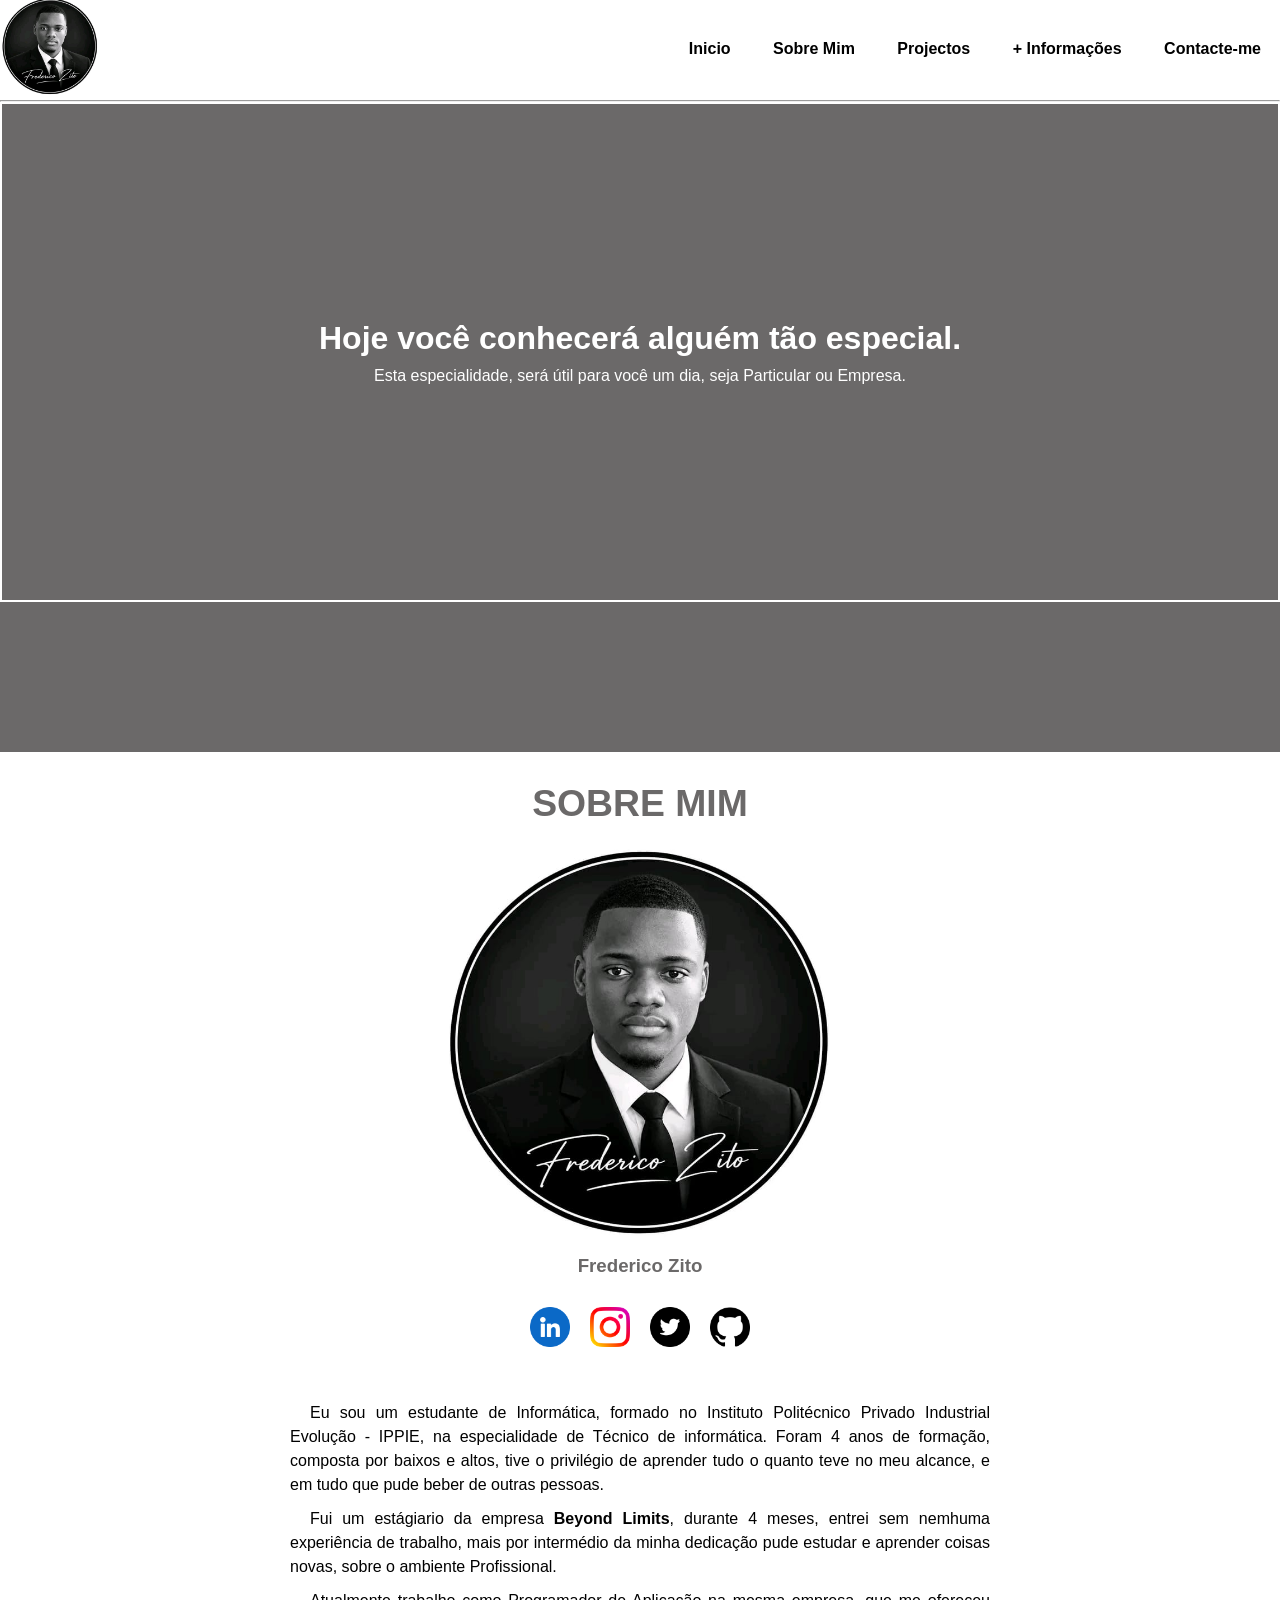
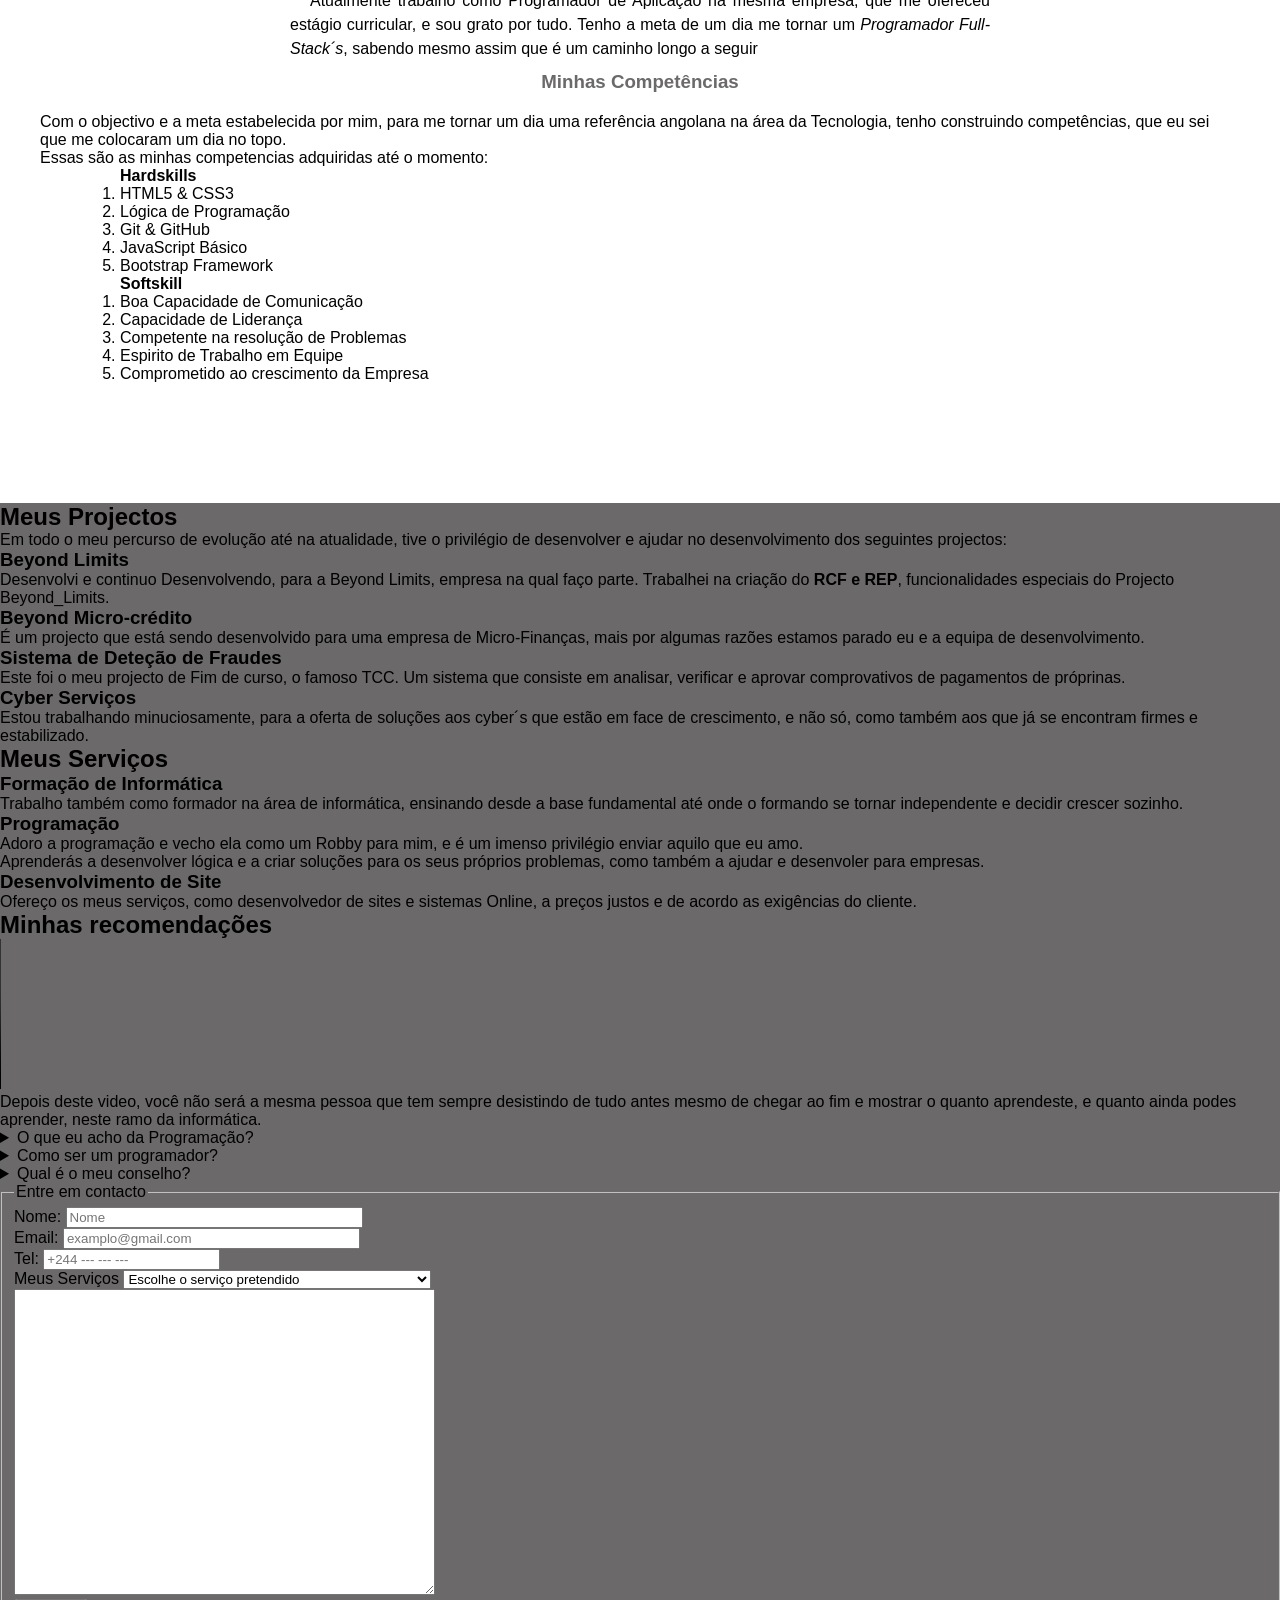
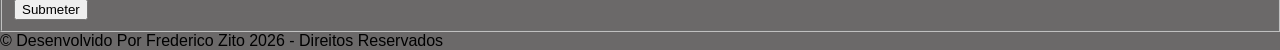
==== frontend/index.html @ 2ccfd63a "download de icones, e criação das pastas" ====
<!DOCTYPE html>
<html lang="pt-Br">

<head>
    <meta charset="UTF-8">
    <meta name="viewport" content="width=device-width, initial-scale=1.0">
    <meta name="author" content="Frederico Zito">
    <meta name="description" content="Este é o meu portfolio, onde espelho as minhas competências.">
    <meta name="keywords" content="Desenvolvedor Frontend, Portfolio Web, Construção de Carreira.">

    <!-- Sessão dos Links -->
    <link rel="stylesheet" href="assets/estilos/estilo.css">

    <title>Portfolio Web - Profissional</title>
</head>

<body>
    <header id="cabecalho">
        <a href="index.html" target="_self">
            <img src="assets/imagens/Propietário.jpeg" alt="" id="foto-header">
        </a>
        <nav id="menu-nav">
            <ul id="menu-link">
                <li><a href="#inicio" class="link-nav">Inicio</a></li>
                <li><a href="#sobre" class="link-nav">Sobre Mim</a></li>
                <li><a href="#projectos" class="link-nav">Projectos</a></li>
                <li><a href="#informacoes" class="link-nav">+ Informações</a></li>
                <li><a href="#contacto" class="link-nav">Contacte-me</a></li>
            </ul>
        </nav>

    </header>

    <hr>
    <main>
        <header id="hero">
            <h1>Hoje você conhecerá alguém tão especial.</h1>
            <p>
                Esta especialidade, será útil para você um dia, seja Particular ou Empresa.
            </p>
        </header>

        <!--SESSÃO SOBRE MIM-->

        <section id="sobre">
            <div id="campo">
                <h2>Sobre Mim</h2>
                <div>
                    <a href="index.html">
                        <img src="assets/imagens/Propietário.jpeg" alt="" id="foto-perfil">
                    </a>
                    <h3>Frederico Zito</h3>
                    <div id="org-rede">
                        <a href="#" class="redes-socias">
                            <img src="assets/icones/linkedin.png" alt="" class="img-rede">
                        </a>
                        <a href="#" class="redes-socias">
                            <img src="assets/icones/instagram.png" alt="" class="img-rede">
                        </a>
                        <a href="#" class="redes-socias">
                            <img src="assets/icones/twitter.png" alt="" class="img-rede">
                        </a>
                        <a href="#" class="redes-socias">
                            <img src="assets/icones/github.png" alt="" class="img-rede">
                        </a>
                    </div>
                </div>
                <article id="apresentacao">
                    <p> Eu sou um estudante de Informática, formado no Instituto Politécnico Privado Industrial Evolução -
                        IPPIE, na especialidade de Técnico de informática. Foram 4 anos de formação, composta por baixos e
                        altos, tive o privilégio de aprender tudo o quanto teve no meu alcance, e em tudo que pude beber de
                        outras pessoas.
                    </p>
                    <p>
                        Fui um estágiario da empresa <strong>Beyond Limits</strong>, durante 4 meses, entrei sem nemhuma
                        experiência de trabalho, mais por intermédio da minha dedicação pude estudar e aprender coisas
                        novas, sobre o ambiente Profissional.
                    </p>
                    <p>
                        Atualmente trabalho como Programador de Aplicação na mesma empresa, que me ofereceu estágio
                        curricular, e sou grato por tudo. Tenho a meta de um dia me tornar um <em>Programador
                            Full-Stack´s</em>, sabendo mesmo assim que é um caminho longo a seguir
                    </p>
                </article>
                <h3>Minhas Competências</h3>
                <article id="competencias">
                    <p> Com o objectivo e a meta estabelecida por mim, para me tornar um dia uma referência angolana na área
                        da Tecnologia, tenho construindo competências, que eu sei que me colocaram um dia no topo.</p>
                    <p>
                        Essas são as minhas competencias adquiridas até o momento:
                    </p>
                    <ul>
                        <ol>
                            <h4>Hardskills</h4>
                            <li>HTML5 & CSS3</li>
                            <li>Lógica de Programação</li>
                            <li>Git & GitHub</li>
                            <li>JavaScript Básico</li>
                            <li>Bootstrap Framework</li>
                        </ol>
                        <ol>
                            <h4>Softskill</h4>
                            <li>Boa Capacidade de Comunicação</li>
                            <li>Capacidade de Liderança</li>
                            <li>Competente na resolução de Problemas</li>
                            <li>Espirito de Trabalho em Equipe</li>
                            <li>Comprometido ao crescimento da Empresa</li>
                        </ol>
                    </ul>
                </article>
            </div>
        </section>

        <!--SESSÃO PARA A DESCRIÇÃOP DOS MEUS PROJECTOS-->

        <section id="projectos">
            <div id="projecto-header">
                <h2>Meus Projectos</h2>
            </div>

            <div id="projecto-hero">
                <p>Em todo o meu percurso de evolução até na atualidade, tive o privilégio de desenvolver e ajudar
                    no
                    desenvolvimento dos seguintes projectos:</p>
                <div id="projecto-corpo">
                    <div class="colunas">
                        <h3>Beyond Limits</h3>
                        <p>Desenvolvi e continuo Desenvolvendo, para a Beyond Limits, empresa na qual faço parte.
                            Trabalhei na criação do <strong>RCF e REP</strong>, funcionalidades especiais do
                            Projecto
                            Beyond_Limits.</p>
                    </div>
                    <div class="colunas">
                        <h3>Beyond Micro-crédito</h3>
                        <p>É um projecto que está sendo desenvolvido para uma empresa de Micro-Finanças, mais por
                            algumas razões estamos parado eu e a equipa de desenvolvimento.</p>
                    </div>
                    <div class="colunas">
                        <h3>Sistema de Deteção de Fraudes</h3>
                        <p>Este foi o meu projecto de Fim de curso, o famoso TCC. Um sistema que consiste em
                            analisar,
                            verificar e aprovar comprovativos de pagamentos de próprinas.</p>
                    </div>
                    <div class="colunas">
                        <h3>Cyber Serviços</h3>
                        <p>Estou trabalhando minuciosamente, para a oferta de soluções aos cyber´s que estão em face
                            de
                            crescimento, e não só, como também aos que já se encontram firmes e estabilizado. </p>
                    </div>

                </div>
            </div>
        </section>
    </main>

    <!--AQUI SÃO APRESENTADAS MAIS INFORMAÇÕES SOBRE A MINHA PESSOA-->

    <div id="informacoes">
        <h2>Meus Serviços</h2>
        <div id="informações-corpo">
            <div class="card-informacoes">
                <h3>Formação de Informática</h3>
                <p>Trabalho também como formador na área de informática, ensinando desde a base fundamental até onde o
                    formando se tornar independente e decidir crescer sozinho.</p>
            </div>
            <div class="card-informacoes">
                <h3>Programação</h3>
                <p>Adoro a programação e vecho ela como um Robby para mim, e é um imenso privilégio enviar aquilo que eu
                    amo.</p>
                <p>Aprenderás a desenvolver lógica e a criar soluções para os seus próprios problemas, como também a
                    ajudar e desenvoler para empresas.</p>
            </div>
            <div class="card-informacoes">
                <h3>Desenvolvimento de Site</h3>
                <p>Ofereço os meus serviços, como desenvolvedor de sites e sistemas Online, a preços justos e de acordo
                    as exigências do cliente.</p>
            </div>
        </div>
        <h2>Minhas recomendações</h2>

        <aside id="lateral-esquerda">
            <video src="" controls poster="">

            </video>
            <p>Depois deste video, você não será a mesma pessoa que tem sempre desistindo de tudo antes mesmo de chegar
                ao fim e mostrar o quanto aprendeste, e quanto ainda podes aprender, neste ramo da informática.</p>
        </aside>

        <!--FAQ - PERGUNTAS E RESPOSTAS-->

        <div id="faq">
            <details>
                <summary> O que eu acho da Programação?</summary>
                <p>O meu ponto de vista no que concerne, a programação é que ela não é dificil, mais sim bbastante
                    complexa
                    que mesmo com motivação, não é possível aprender. Ela obriga sermos obsecado por aprender não
                    motivado.
                </p>
            </details>
            <details>
                <summary>Como ser um programador?</summary>
                <p>Para sermos um programador devemos, primeiramente saber em que área queremos nos aprofundar, depois
                    disso
                    precisamos estudar com afinco, e mais que falar muito devemos praticar 80%, teoria 20%.</p>
            </details>
            <details>
                <summary>Qual é o meu conselho?</summary>
                <p>Nunca espere o amanhã para aprender e desenvolver habilidades. Seja a sua melhor versão.</p>
            </details>
        </div>
    </div>

    <!--FORMULÁRIO DE CONTATO-->

    <div id="contato">
        <form action="" method="post">
            <fieldset>
                <legend>Entre em contacto</legend>
                <div>
                    <div>
                        <p>
                            <label for="nome">Nome:</label>
                            <input type="text" name="snome" id="nome" maxlength="30" size="35" placeholder="Nome"
                                required>
                        </p>
                        <p>
                            <label for="email">Email:</label>
                            <input type="email" name="semail" id="email" maxlength="40" size="35" required
                                placeholder="examplo@gmail.com">
                        </p>
                    </div>
                    <div>
                        <p>
                            <label for="numero">Tel: </label>
                            <input type="number" name="Nnumero" id="numero" maxlength="9" size="35"
                                placeholder="+244 --- --- ---" required>
                        </p>
                        <p>
                            <label for="servicos">Meus Serviços</label>
                            <select name="Sservicos" id="servicos">
                                <option disabled selected>Escolhe o serviço pretendido</option>
                                <option value="">Instalação de Sistema Operacional</option>
                                <option value="">Criação e Configuração de Máquinas Virtuais</option>
                                <option value="">Criação de Panfletos e Cartazes</option>
                                <option value="">Desenvolvimento de Loja Online</option>
                                <option value="">Desenvolvimento de Sistema de Gestão Escolar</option>
                                <option value="">Formação de Lógica de Programação</option>
                                <option value="">Reparação de Computadores Desktops</option>
                                <option value="">Ensinamentos de Cloud Computing</option>
                            </select>
                        </p>
                    </div>

                    <textarea name="mensagem" id="mensagem" cols="50" rows="20"></textarea>
                </div>

                <div>
                    <button type="button" class="btn">Submeter</button>
                </div>
            </fieldset>
        </form>
    </div>

    <!--SESSÃO DE RODÁPE-->

    <footer id="rodape">
        <p>&copy; Desenvolvido Por Frederico Zito 2026 - Direitos Reservados</p>
    </footer>
</body>

</html>
---- frontend/assets/estilos/estilo.css ----
@charset "UTF-8";

* {
    box-sizing: border-box;
    margin: 0;
}

body {
    background-color: #6b6969;
    font-family: sans-serif;
    padding: 0;
}

header#cabecalho {
    background-color: white;
    position: sticky;
    border-bottom: 3px solid #ffffff;
    display: flex;
    align-items: center;
    justify-content: space-between;
    height: 100px;
}

img#foto-header {
    width: 100px;


}

nav#menu-nav ul {
    list-style: none;
    padding: 0;
    margin: 0;
}

ul#menu-link li {
    display: inline-block;
    margin: 5px;
}

ul#menu-link li a.link-nav {
    color: black;
    font-weight: bold;
    padding: 14px;
    text-decoration: none;
    font-size: 12pt;
}

ul#menu-link li a.link-nav:hover {
    font-size: 10pt;
    cursor: pointer;
    font-weight: bolder;
    border-bottom: 1px solid black;
}

/*Configuração do hero*/

main header#hero {
    height: 500px;
    border: 2px solid white;
    color: white;
    display: flex;
    flex-direction: column;
    justify-content: center;
    align-items: center;
    margin-bottom: 150px;
}

main header#hero h1 {
    margin-bottom: 10px;
}

main header#hero h1:hover {
    color: black;
    cursor: pointer;
}

/*Configuração da sessão Sobre Nós*/

section#sobre {
    background-color: white;
    padding: 20px;
}

section#sobre div#campo {
    width: 1200px;
    margin: 10px auto 100px auto;
}

section#sobre h2 {
    color: #6b6969;
    text-align: center;
    font-size: 28pt;
    text-transform: uppercase;
    margin-bottom: 20px;
}

section#sobre img#foto-perfil {
    width: 400px;
    display: block;
    margin: auto;
}

section#sobre h3 {
    color: #6b6969;
    text-align: center;
    margin-top: 10px;
    margin-bottom: 20px;
    transition: all .4s;
}

section#sobre h3:hover {
    letter-spacing: 5pt;
    cursor: pointer;
    text-shadow: 1px 1px 3px black;
}

section#sobre div#org-rede {
    display: flex;
    justify-content: center;
    align-items: center;
}

section#sobre div#org-rede img.img-rede {
    width: 40px;
    margin: 10px;
    transition: all .3s;
    margin-bottom: 50px;
}

section#sobre div#org-rede img.img-rede:hover {
    width: 60px;
}

section#sobre article#apresentacao {
    width: 700px;
    margin: auto;
}

section#sobre article#apresentacao p {
    text-align: justify;
    margin-bottom: 10px;
    text-indent: 20px;
    line-height: 1.5;
}
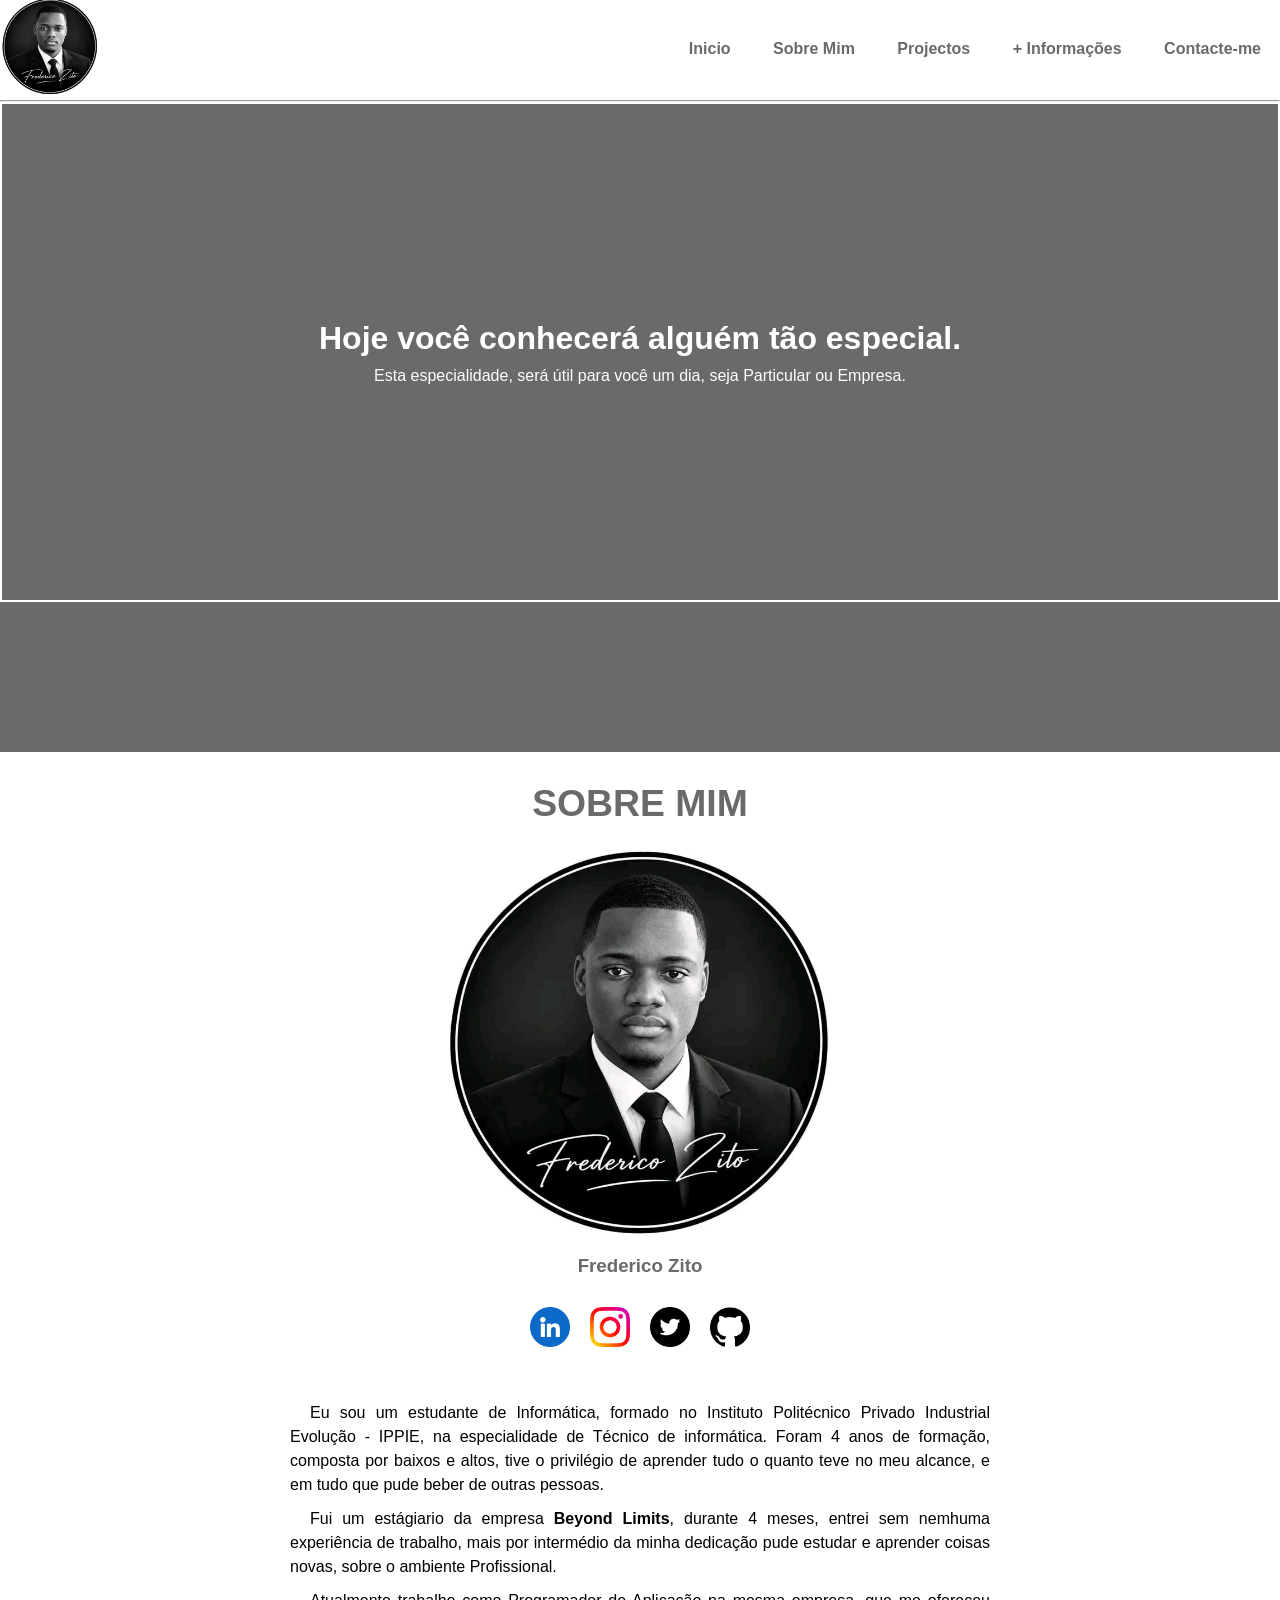
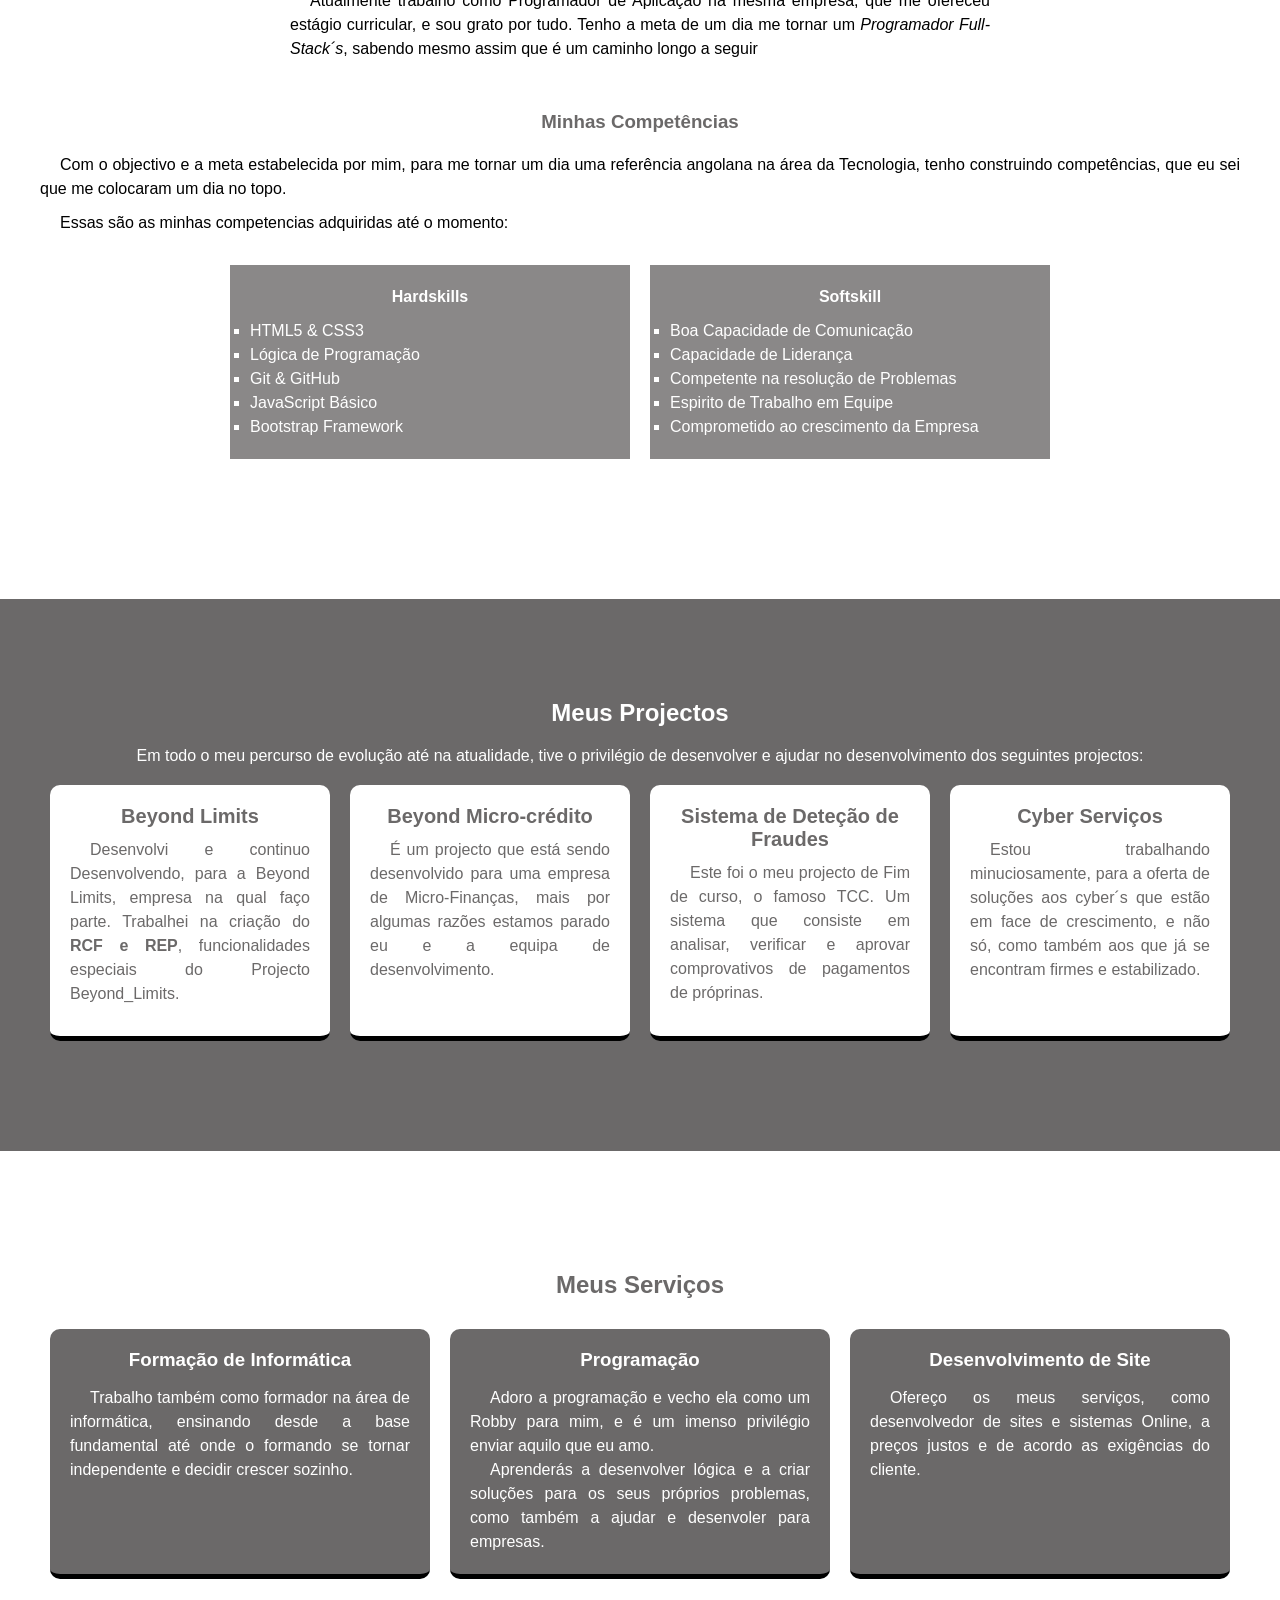
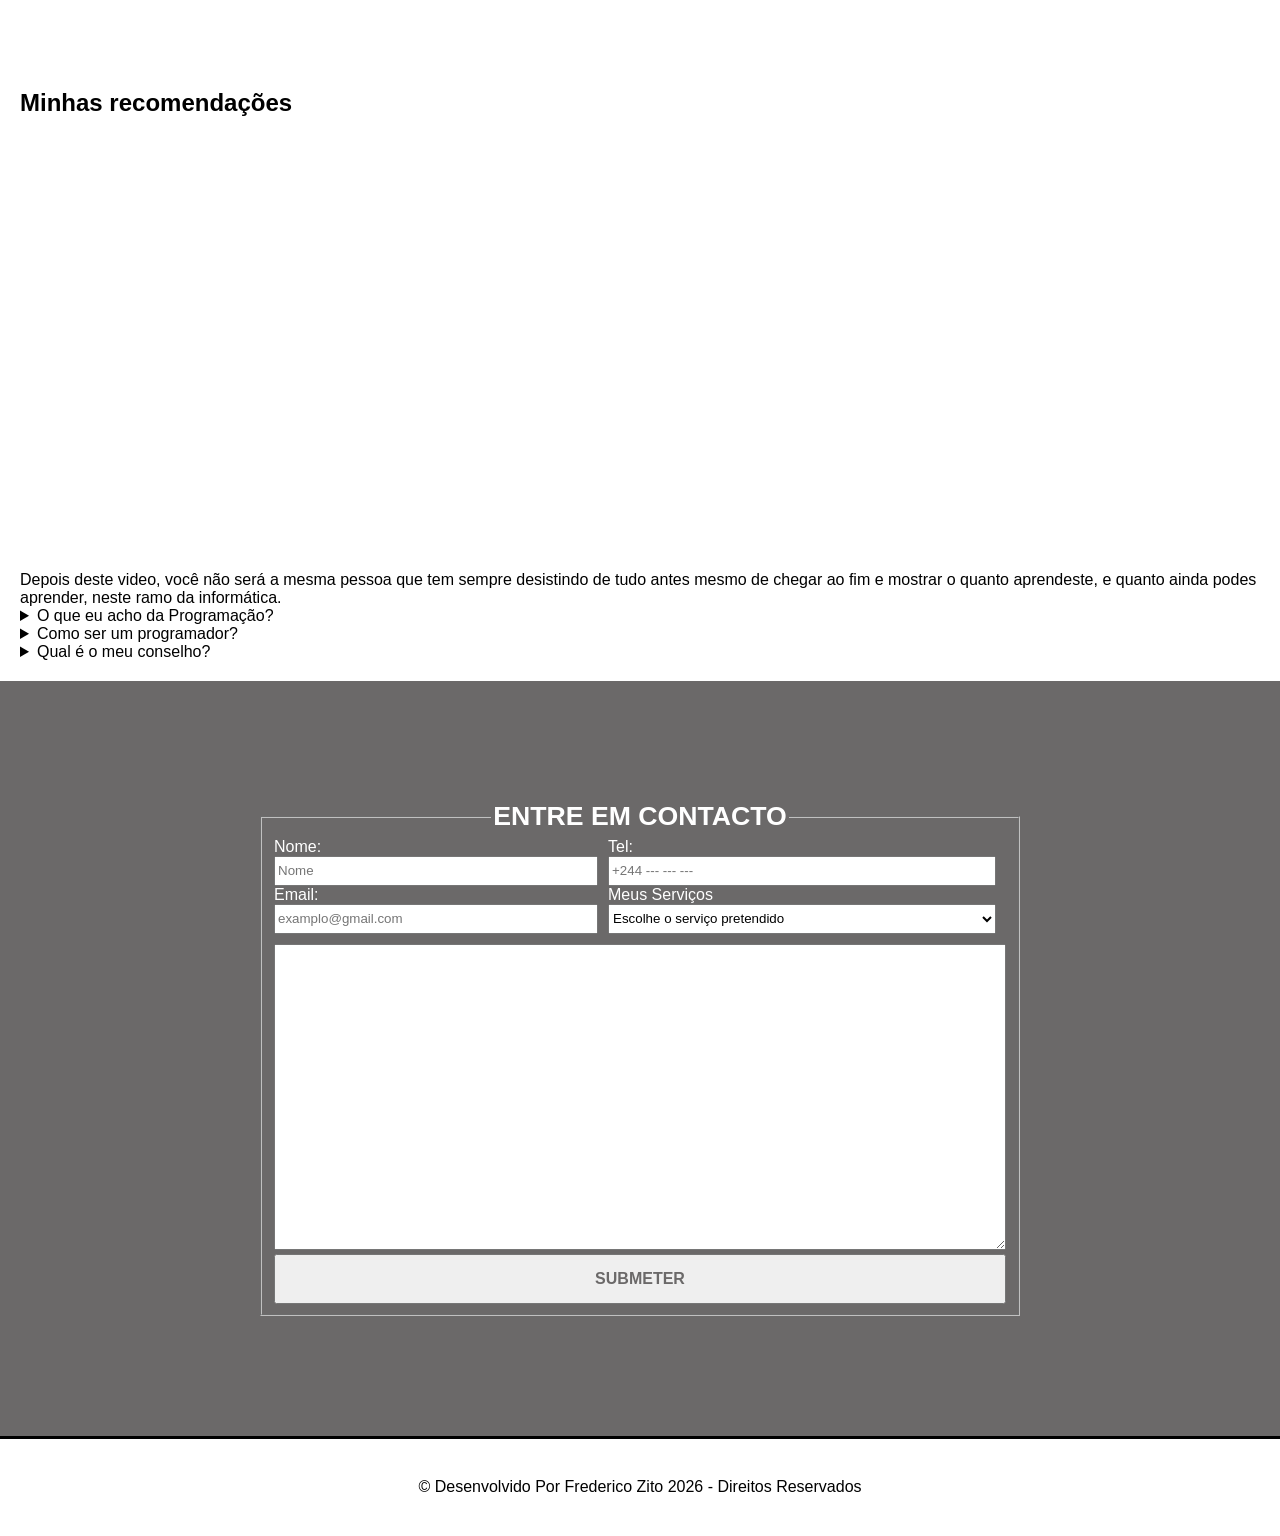
==== commit c090ac71: "Melhorias no css e correção no html" ====
--- a/frontend/index.html
+++ b/frontend/index.html
@@ -66,9 +66,12 @@
                     </div>
                 </div>
                 <article id="apresentacao">
-                    <p> Eu sou um estudante de Informática, formado no Instituto Politécnico Privado Industrial Evolução -
-                        IPPIE, na especialidade de Técnico de informática. Foram 4 anos de formação, composta por baixos e
-                        altos, tive o privilégio de aprender tudo o quanto teve no meu alcance, e em tudo que pude beber de
+                    <p> Eu sou um estudante de Informática, formado no Instituto Politécnico Privado Industrial Evolução
+                        -
+                        IPPIE, na especialidade de Técnico de informática. Foram 4 anos de formação, composta por baixos
+                        e
+                        altos, tive o privilégio de aprender tudo o quanto teve no meu alcance, e em tudo que pude beber
+                        de
                         outras pessoas.
                     </p>
                     <p>
@@ -82,15 +85,19 @@
                             Full-Stack´s</em>, sabendo mesmo assim que é um caminho longo a seguir
                     </p>
                 </article>
-                <h3>Minhas Competências</h3>
+
                 <article id="competencias">
-                    <p> Com o objectivo e a meta estabelecida por mim, para me tornar um dia uma referência angolana na área
+
+                    <h3>Minhas Competências</h3>
+
+                    <p> Com o objectivo e a meta estabelecida por mim, para me tornar um dia uma referência angolana na
+                        área
                         da Tecnologia, tenho construindo competências, que eu sei que me colocaram um dia no topo.</p>
                     <p>
                         Essas são as minhas competencias adquiridas até o momento:
                     </p>
-                    <ul>
-                        <ol>
+                    <ul id="menu-comp">
+                        <ol class="area-comp">
                             <h4>Hardskills</h4>
                             <li>HTML5 & CSS3</li>
                             <li>Lógica de Programação</li>
@@ -98,7 +105,7 @@
                             <li>JavaScript Básico</li>
                             <li>Bootstrap Framework</li>
                         </ol>
-                        <ol>
+                        <ol class="area-comp">
                             <h4>Softskill</h4>
                             <li>Boa Capacidade de Comunicação</li>
                             <li>Capacidade de Liderança</li>
@@ -156,32 +163,38 @@
     <!--AQUI SÃO APRESENTADAS MAIS INFORMAÇÕES SOBRE A MINHA PESSOA-->
 
     <div id="informacoes">
-        <h2>Meus Serviços</h2>
-        <div id="informações-corpo">
-            <div class="card-informacoes">
-                <h3>Formação de Informática</h3>
-                <p>Trabalho também como formador na área de informática, ensinando desde a base fundamental até onde o
-                    formando se tornar independente e decidir crescer sozinho.</p>
-            </div>
-            <div class="card-informacoes">
-                <h3>Programação</h3>
-                <p>Adoro a programação e vecho ela como um Robby para mim, e é um imenso privilégio enviar aquilo que eu
-                    amo.</p>
-                <p>Aprenderás a desenvolver lógica e a criar soluções para os seus próprios problemas, como também a
-                    ajudar e desenvoler para empresas.</p>
-            </div>
-            <div class="card-informacoes">
-                <h3>Desenvolvimento de Site</h3>
-                <p>Ofereço os meus serviços, como desenvolvedor de sites e sistemas Online, a preços justos e de acordo
-                    as exigências do cliente.</p>
+        <div id="informacoes-corpo">
+            <h2>Meus Serviços</h2>
+            <div id="row">
+                <div class="card-informacoes">
+                    <h3>Formação de Informática</h3>
+                    <p>Trabalho também como formador na área de informática, ensinando desde a base fundamental até onde
+                        o
+                        formando se tornar independente e decidir crescer sozinho.</p>
+                </div>
+                <div class="card-informacoes">
+                    <h3>Programação</h3>
+                    <p>Adoro a programação e vecho ela como um Robby para mim, e é um imenso privilégio enviar aquilo
+                        que eu
+                        amo.</p>
+                    <p>Aprenderás a desenvolver lógica e a criar soluções para os seus próprios problemas, como também a
+                        ajudar e desenvoler para empresas.</p>
+                </div>
+                <div class="card-informacoes">
+                    <h3>Desenvolvimento de Site</h3>
+                    <p>Ofereço os meus serviços, como desenvolvedor de sites e sistemas Online, a preços justos e de
+                        acordo
+                        as exigências do cliente.</p>
+                </div>
             </div>
         </div>
         <h2>Minhas recomendações</h2>
 
         <aside id="lateral-esquerda">
-            <video src="" controls poster="">
-
-            </video>
+            <iframe width="900" height="450" src="https://www.youtube.com/embed/A1BaZr82XJI"
+                title="Se nao aprender PROGRAMAÇÃO com esse video. - ̗̀  DESISTE   ̖́-" frameborder="0"
+                allow="accelerometer; autoplay; clipboard-write; encrypted-media; gyroscope; picture-in-picture; web-share"
+                referrerpolicy="strict-origin-when-cross-origin" allowfullscreen></iframe>
             <p>Depois deste video, você não será a mesma pessoa que tem sempre desistindo de tudo antes mesmo de chegar
                 ao fim e mostrar o quanto aprendeste, e quanto ainda podes aprender, neste ramo da informática.</p>
         </aside>
@@ -212,12 +225,12 @@
 
     <!--FORMULÁRIO DE CONTATO-->
 
-    <div id="contato">
+    <div id="contacto">
         <form action="" method="post">
             <fieldset>
                 <legend>Entre em contacto</legend>
-                <div>
-                    <div>
+                <div id="form-row">
+                    <div class="card">
                         <p>
                             <label for="nome">Nome:</label>
                             <input type="text" name="snome" id="nome" maxlength="30" size="35" placeholder="Nome"
@@ -229,7 +242,7 @@
                                 placeholder="examplo@gmail.com">
                         </p>
                     </div>
-                    <div>
+                    <div class="card">
                         <p>
                             <label for="numero">Tel: </label>
                             <input type="number" name="Nnumero" id="numero" maxlength="9" size="35"
@@ -250,10 +263,8 @@
                             </select>
                         </p>
                     </div>
-
-                    <textarea name="mensagem" id="mensagem" cols="50" rows="20"></textarea>
-                </div>
-
+                </div>
+                <textarea name="mensagem" id="mensagem" cols="50" rows="20"></textarea>
                 <div>
                     <button type="button" class="btn">Submeter</button>
                 </div>
--- a/frontend/assets/estilos/estilo.css
+++ b/frontend/assets/estilos/estilo.css
@@ -39,7 +39,7 @@
 }
 
 ul#menu-link li a.link-nav {
-    color: black;
+    color: #6b6969;
     font-weight: bold;
     padding: 14px;
     text-decoration: none;
@@ -142,4 +142,202 @@
     margin-bottom: 10px;
     text-indent: 20px;
     line-height: 1.5;
+}
+
+section#sobre article#competencias {
+    width: 1200px;
+    margin: auto;
+}
+
+section#sobre article#competencias h3 {
+    margin-top: 50px;
+}
+
+section#sobre article#competencias p {
+    margin-bottom: 10px;
+    line-height: 1.5;
+    text-align: justify;
+    text-indent: 20px;
+}
+
+section#sobre article#competencias ul#menu-comp {
+    display: flex;
+    padding: 20px;
+    align-items: center;
+    justify-content: center;
+}
+
+ul#menu-comp ol.area-comp {
+    padding: 20px;
+    list-style: square;
+    line-height: 1.5;
+    margin-left: 10px;
+    margin-right: 10px;
+    background-color: #6b6969c9;
+    color: white;
+    width: 400px;
+}
+
+ul#menu-comp ol.area-comp h4 {
+    text-align: center;
+    margin-bottom: 10px;
+}
+
+/*Configuração da sessão Projecto*/
+section#projectos {
+    width: 1200px;
+    margin: 100px auto 100px auto;
+    color: white;
+}
+
+section#projectos h2 {
+    text-align: center;
+    margin-bottom: 20px;
+}
+
+section#projectos p {
+    margin-bottom: 10px;
+    text-align: center;
+}
+
+section#projectos div#projecto-corpo {
+    display: flex;
+    justify-content: center;
+    margin-top: 10px;
+}
+
+section#projectos div#projecto-corpo div.colunas {
+    margin: 10px;
+    border-bottom: 5px solid black;
+    width: 400px;
+    padding: 20px;
+    color: #6b6969;
+    background-color: white;
+    border-radius: 10px;
+    transition: all .3s;
+}
+
+section#projectos div#projecto-corpo div.colunas:hover {
+    width: 500px;
+    cursor: pointer;
+}
+
+section#projectos div#projecto-corpo div.colunas h3 {
+    margin-bottom: 10px;
+    text-align: center;
+    font-size: 15pt;
+}
+
+section#projectos div#projecto-corpo div.colunas p {
+    text-align: justify;
+    text-indent: 20px;
+    line-height: 1.5;
+}
+
+/*Configuração de serviços*/
+div#informacoes {
+    background-color: white;
+    padding: 20px;
+}
+
+div#informacoes-corpo {
+    width: 1200px;
+    margin: 100px auto 100px auto;
+}
+
+div#informacoes-corpo h2 {
+    text-align: center;
+    color: #6b6969;
+    margin-bottom: 20px;
+}
+
+div#informacoes-corpo div#row {
+    display: flex;
+}
+
+div#informacoes-corpo div#row div.card-informacoes {
+    margin: 10px;
+    background-color: #6b6969;
+    padding: 20px;
+    border-radius: 10px;
+    color: white;
+    border-bottom: 5px solid black;
+    width: 400px;
+    transition: all .6s;
+}
+
+div#informacoes-corpo div#row div.card-informacoes:hover {
+    width: 500px;
+    cursor: pointer;
+}
+
+div#informacoes-corpo div#row div.card-informacoes h3 {
+    text-align: center;
+    margin-bottom: 15px;
+}
+
+div#informacoes-corpo div#row div.card-informacoes p {
+    text-align: justify;
+    line-height: 1.5;
+    text-indent: 20px;
+}
+
+div#contacto {}
+
+form {
+    margin: 100px auto 100px auto;
+    width: 800px;
+    padding: 20px;
+}
+
+#form-row {
+    display: flex;
+    margin-bottom: 10px;
+}
+
+#form-row .card {
+    margin-right: 10px;
+}
+
+legend {
+    text-align: center;
+    color: white;
+    text-transform: uppercase;
+    font-weight: bolder;
+    font-size: 20pt;
+}
+
+label {
+    color: white;
+    margin-bottom: 15px;
+}
+
+input, select {
+    width: 100%;
+    height: 30px;
+}
+
+textarea {
+    width: 100%;
+}
+
+div button.btn {
+    width: 100%;
+    height: 50px;
+    color: #6b6969;
+    font-weight: 800;
+    font-size: 12pt;
+    text-transform: uppercase;
+    cursor: pointer;
+
+}
+
+/*Configuração do Footer*/
+footer#rodape {
+    background-color: white;
+    height: 100px;
+    display: flex;
+    justify-content: center;
+    align-items: center;
+    border-top: 3px solid black;
 }
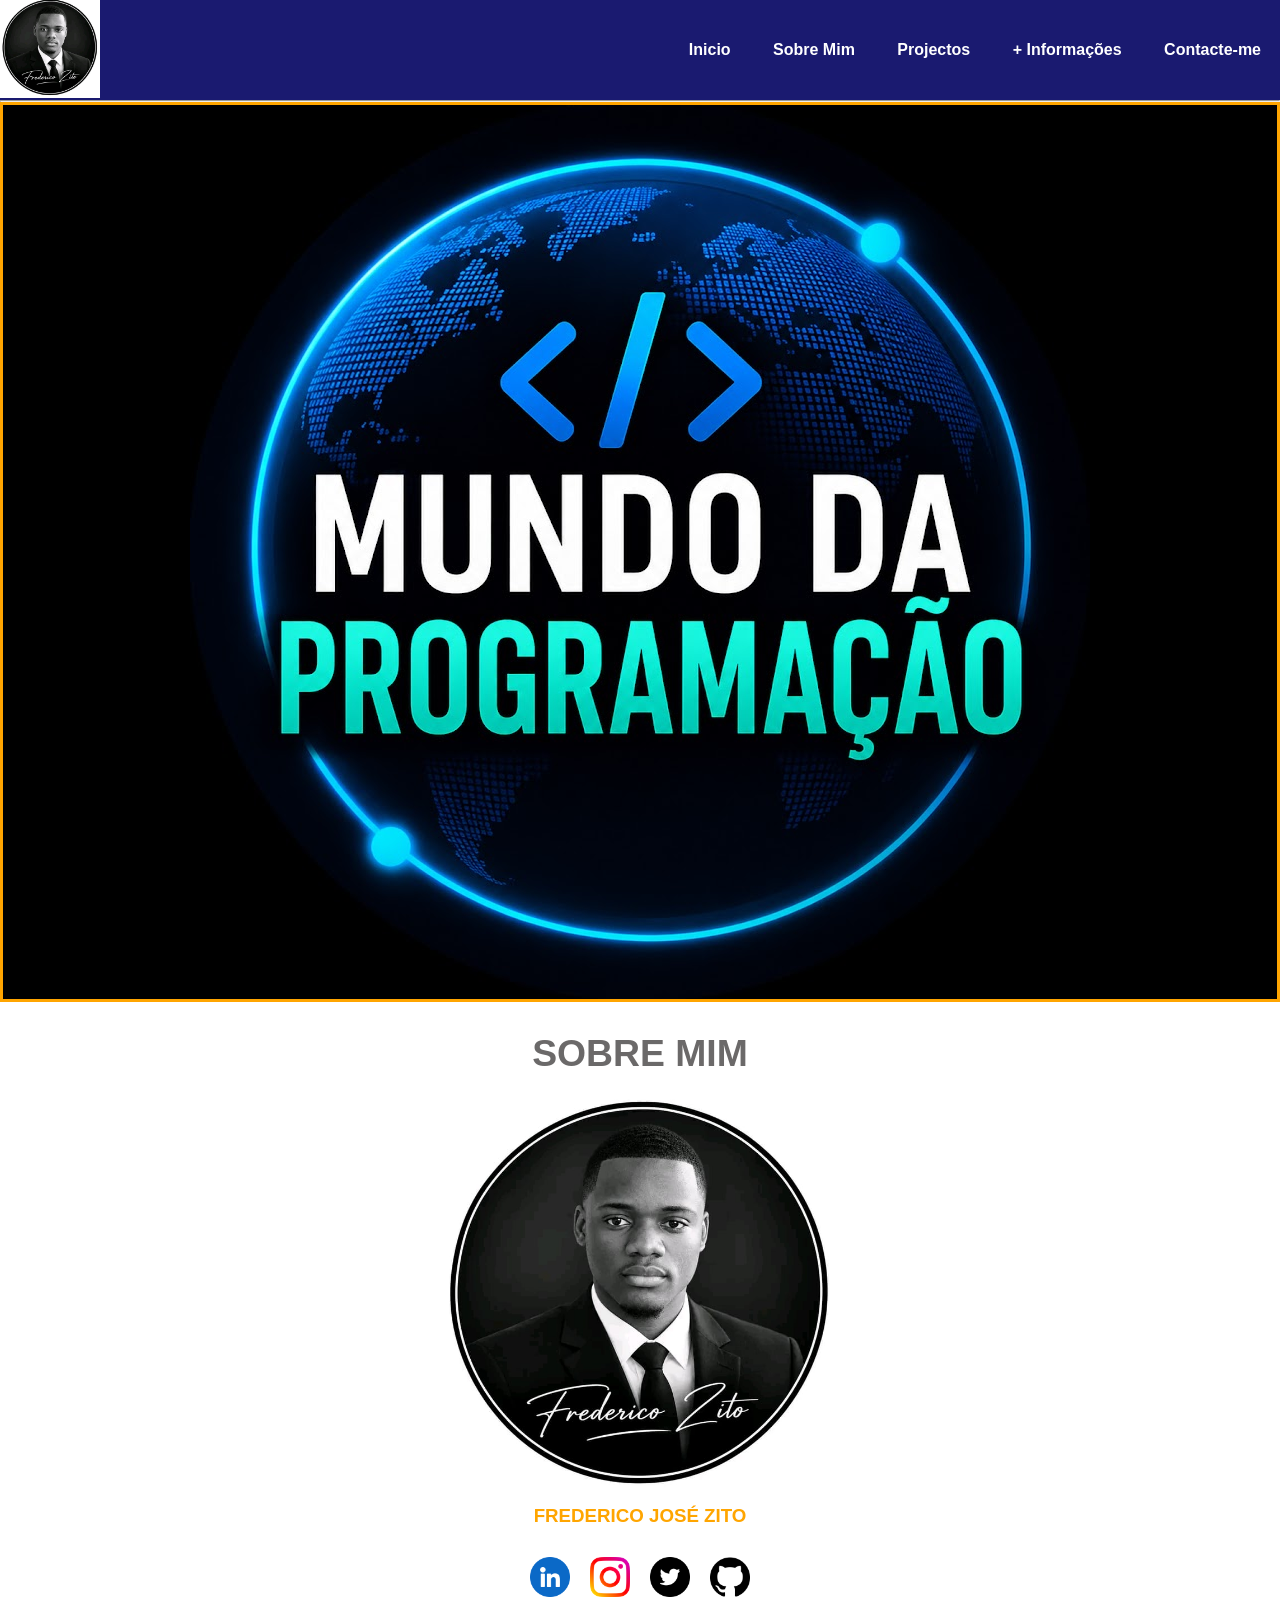
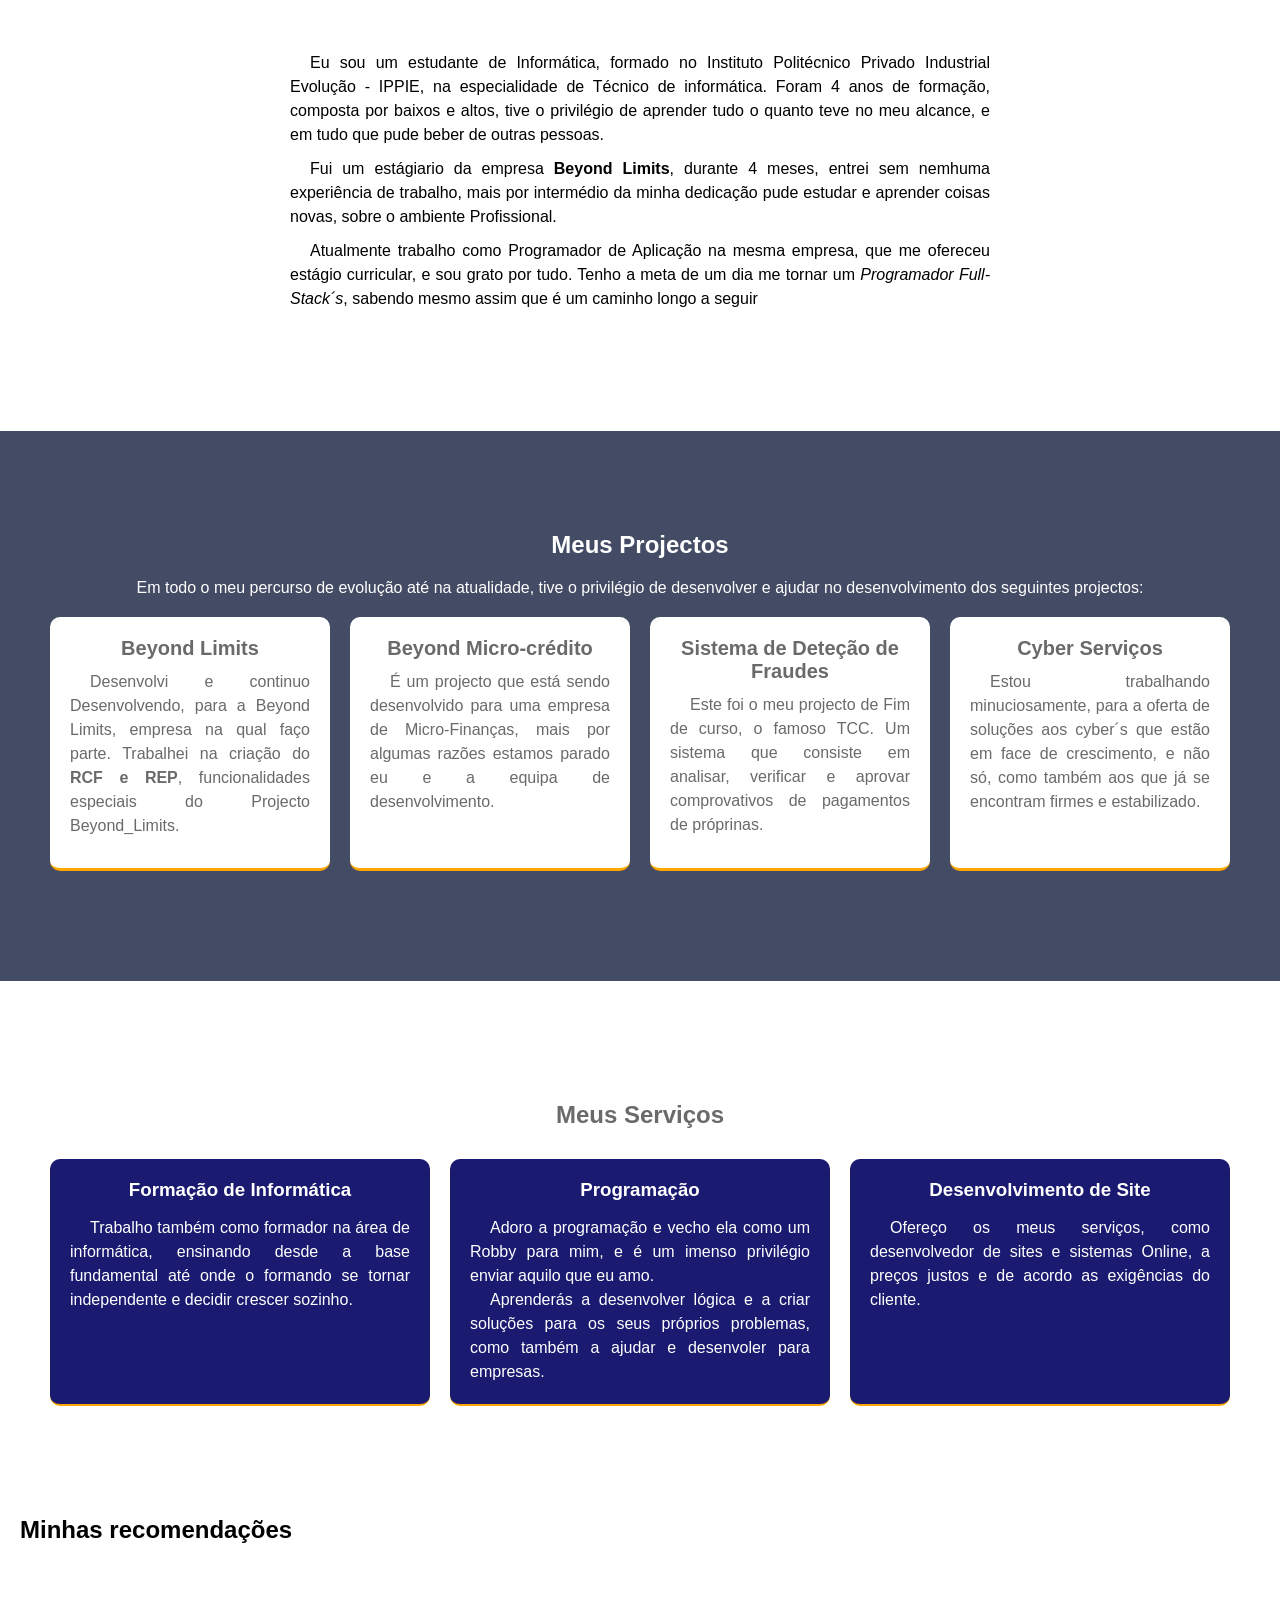
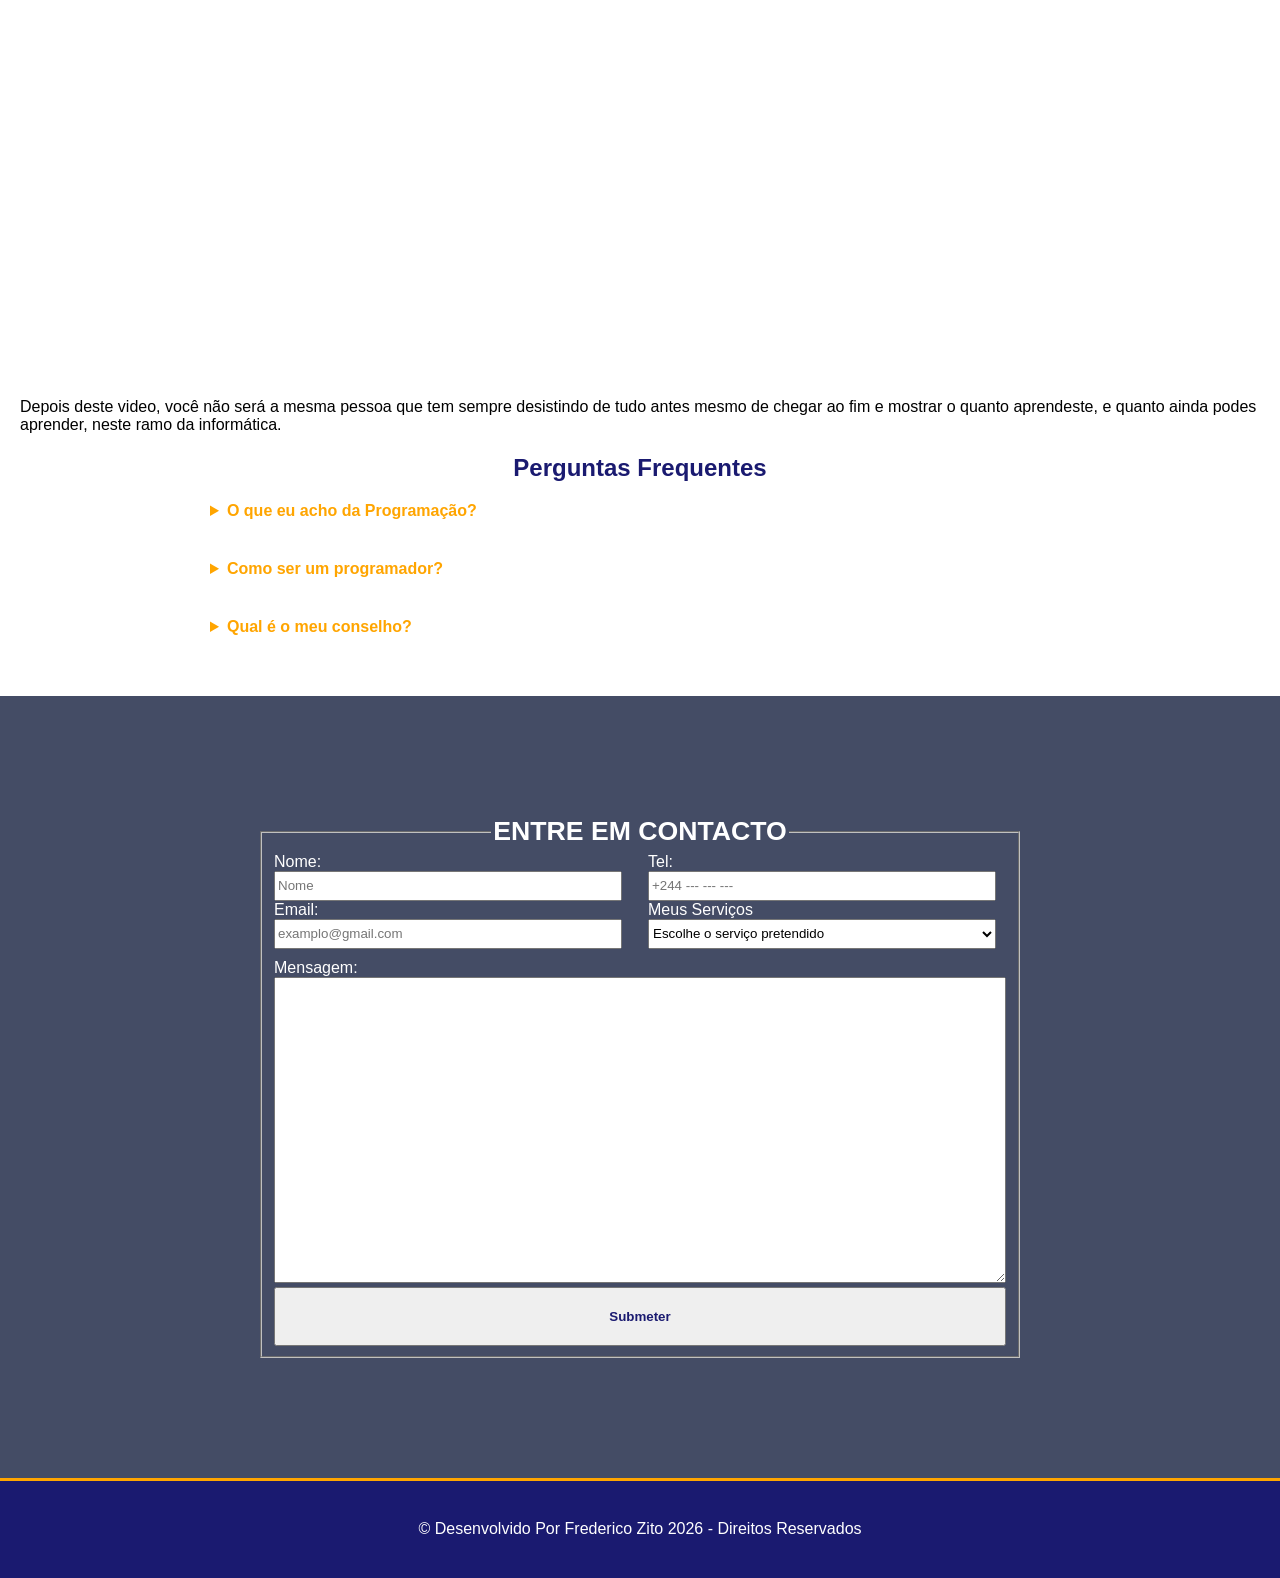
==== commit 11782e1b: "Melhorias e correções no portfolio" ====
--- a/frontend/index.html
+++ b/frontend/index.html
@@ -17,7 +17,7 @@
 <body>
     <header id="cabecalho">
         <a href="index.html" target="_self">
-            <img src="assets/imagens/Propietário.jpeg" alt="" id="foto-header">
+            <img src="assets/imagens/foto-perfil.jpeg" alt="Foto de perfil de Frederico Zito" id="foto-header">
         </a>
         <nav id="menu-nav">
             <ul id="menu-link">
@@ -32,12 +32,14 @@
     </header>
 
     <hr>
-    <main>
+    <main id="inicio">
         <header id="hero">
-            <h1>Hoje você conhecerá alguém tão especial.</h1>
-            <p>
-                Esta especialidade, será útil para você um dia, seja Particular ou Empresa.
-            </p>
+            <div style="visibility: hidden;">
+                <h1>Hoje você conhecerá alguém tão especial.</h1>
+                <p>
+                    Esta especialidade, será útil para você um dia, seja Particular ou Empresa.
+                </p>
+            </div>
         </header>
 
         <!--SESSÃO SOBRE MIM-->
@@ -47,21 +49,22 @@
                 <h2>Sobre Mim</h2>
                 <div>
                     <a href="index.html">
-                        <img src="assets/imagens/Propietário.jpeg" alt="" id="foto-perfil">
+                        <img src="assets/imagens/foto-perfil.jpeg" alt="Foto de perfil de Frederico Zito"
+                            id="foto-perfil">
                     </a>
-                    <h3>Frederico Zito</h3>
+                    <h3>Frederico José Zito</h3>
                     <div id="org-rede">
                         <a href="#" class="redes-socias">
-                            <img src="assets/icones/linkedin.png" alt="" class="img-rede">
-                        </a>
-                        <a href="#" class="redes-socias">
-                            <img src="assets/icones/instagram.png" alt="" class="img-rede">
-                        </a>
-                        <a href="#" class="redes-socias">
-                            <img src="assets/icones/twitter.png" alt="" class="img-rede">
-                        </a>
-                        <a href="#" class="redes-socias">
-                            <img src="assets/icones/github.png" alt="" class="img-rede">
+                            <img src="assets/icones/linkedin.png" alt="LinkdIn" class="img-rede">
+                        </a>
+                        <a href="#" class="redes-socias">
+                            <img src="assets/icones/instagram.png" alt="Instagram" class="img-rede">
+                        </a>
+                        <a href="#" class="redes-socias">
+                            <img src="assets/icones/twitter.png" alt="Twitter" class="img-rede">
+                        </a>
+                        <a href="#" class="redes-socias">
+                            <img src="assets/icones/github.png" alt="Github" class="img-rede">
                         </a>
                     </div>
                 </div>
@@ -85,36 +88,6 @@
                             Full-Stack´s</em>, sabendo mesmo assim que é um caminho longo a seguir
                     </p>
                 </article>
-
-                <article id="competencias">
-
-                    <h3>Minhas Competências</h3>
-
-                    <p> Com o objectivo e a meta estabelecida por mim, para me tornar um dia uma referência angolana na
-                        área
-                        da Tecnologia, tenho construindo competências, que eu sei que me colocaram um dia no topo.</p>
-                    <p>
-                        Essas são as minhas competencias adquiridas até o momento:
-                    </p>
-                    <ul id="menu-comp">
-                        <ol class="area-comp">
-                            <h4>Hardskills</h4>
-                            <li>HTML5 & CSS3</li>
-                            <li>Lógica de Programação</li>
-                            <li>Git & GitHub</li>
-                            <li>JavaScript Básico</li>
-                            <li>Bootstrap Framework</li>
-                        </ol>
-                        <ol class="area-comp">
-                            <h4>Softskill</h4>
-                            <li>Boa Capacidade de Comunicação</li>
-                            <li>Capacidade de Liderança</li>
-                            <li>Competente na resolução de Problemas</li>
-                            <li>Espirito de Trabalho em Equipe</li>
-                            <li>Comprometido ao crescimento da Empresa</li>
-                        </ol>
-                    </ul>
-                </article>
             </div>
         </section>
 
@@ -158,125 +131,136 @@
                 </div>
             </div>
         </section>
+
+        <!--AQUI SÃO APRESENTADAS MAIS INFORMAÇÕES SOBRE A MINHA PESSOA-->
+
+        <section id="informacoes">
+            <div id="informacoes-corpo">
+                <h2>Meus Serviços</h2>
+                <div id="row">
+                    <div class="card-informacoes">
+                        <h3>Formação de Informática</h3>
+                        <p>Trabalho também como formador na área de informática, ensinando desde a base fundamental até
+                            onde
+                            o
+                            formando se tornar independente e decidir crescer sozinho.</p>
+                    </div>
+                    <div class="card-informacoes">
+                        <h3>Programação</h3>
+                        <p>Adoro a programação e vecho ela como um Robby para mim, e é um imenso privilégio enviar
+                            aquilo
+                            que eu
+                            amo.</p>
+                        <p>Aprenderás a desenvolver lógica e a criar soluções para os seus próprios problemas, como
+                            também a
+                            ajudar e desenvoler para empresas.</p>
+                    </div>
+                    <div class="card-informacoes">
+                        <h3>Desenvolvimento de Site</h3>
+                        <p>Ofereço os meus serviços, como desenvolvedor de sites e sistemas Online, a preços justos e de
+                            acordo
+                            as exigências do cliente.</p>
+                    </div>
+                </div>
+            </div>
+            <h2>Minhas recomendações</h2>
+
+            <div id="lateral-esquerda">
+                <iframe width="900" height="450" src="https://www.youtube.com/embed/A1BaZr82XJI"
+                    title="Se nao aprender PROGRAMAÇÃO com esse video. - ̗̀  DESISTE   ̖́-" frameborder="0"
+                    allow="accelerometer; autoplay; clipboard-write; encrypted-media; gyroscope; picture-in-picture; web-share"
+                    referrerpolicy="strict-origin-when-cross-origin" allowfullscreen></iframe>
+                <p>Depois deste video, você não será a mesma pessoa que tem sempre desistindo de tudo antes mesmo de
+                    chegar
+                    ao fim e mostrar o quanto aprendeste, e quanto ainda podes aprender, neste ramo da informática.</p>
+            </div>
+
+            <!--FAQ - PERGUNTAS E RESPOSTAS-->
+
+            <div id="faq">
+                <h2>Perguntas Frequentes</h2>
+                <details>
+                    <summary> O que eu acho da Programação?</summary>
+                    <p>O meu ponto de vista no que concerne, a programação é que ela não é dificil, mais sim bbastante
+                        complexa
+                        que mesmo com motivação, não é possível aprender. Ela obriga sermos obsecado por aprender não
+                        motivado.
+                    </p>
+                </details>
+                <details>
+                    <summary>Como ser um programador?</summary>
+                    <p>Para sermos um programador devemos, primeiramente saber em que área queremos nos aprofundar,
+                        depois
+                        disso
+                        precisamos estudar com afinco, e mais que falar muito devemos praticar 80%, teoria 20%.</p>
+                </details>
+                <details>
+                    <summary>Qual é o meu conselho?</summary>
+                    <p>Nunca espere o amanhã para aprender e desenvolver habilidades. Seja a sua melhor versão.</p>
+                </details>
+            </div>
+        </section>
+
+        <!--FORMULÁRIO DE CONTATO-->
+
+        <section id="contacto">
+            <form action="" method="post">
+                <fieldset>
+                    <legend>Entre em contacto</legend>
+                    <div id="form-row">
+                        <div class="card">
+                            <p>
+                                <label for="nome">Nome:</label>
+                                <input type="text" name="snome" id="nome" maxlength="30" size="35" placeholder="Nome"
+                                    required>
+                            </p>
+                            <p>
+                                <label for="email">Email:</label>
+                                <input type="email" name="semail" id="email" maxlength="40" size="35" required
+                                    placeholder="examplo@gmail.com">
+                            </p>
+                        </div>
+                        <div class="card">
+                            <p>
+                                <label for="numero">Tel: </label>
+                                <input type="tel" name="Nnumero" id="numero" maxlength="9" size="35"
+                                    placeholder="+244 --- --- ---" required>
+                            </p>
+                            <p>
+                                <label for="servicos">Meus Serviços</label>
+                                <select name="Sservicos" id="servicos">
+                                    <option disabled selected>Escolhe o serviço pretendido</option>
+                                    <option value="Instalação de Sistema Operacional">Instalação e Configuração de <abbr
+                                            title="Sistema Operacional">SO</abbr> </option>
+                                    <option value="">Criação e Configuração de <abbr title="Máquinas Virtuais">
+                                            MV</abbr></option>
+                                    <option value="">Criação de Panfletos, Cartazes e Banners</option>
+                                    <option value="">Desenvolvimento de Loja Online</option>
+                                    <option value="">Desenvolvimento de Sistema de Gestão</option>
+                                    <option value="">Formação de Lógica de Programação</option>
+                                    <option value="">Reparação de Computadores Desktops</option>
+                                    <option value="">Ensinamentos de Cloud Computing</option>
+                                </select>
+                            </p>
+                        </div>
+                    </div>
+                    <label for="mensagem">Mensagem:</label>
+                    <textarea name="mensagem" id="mensagem" cols="50" rows="20"></textarea>
+                    <div>
+                        <button type="button" class="btn">Submeter</button>
+                    </div>
+                </fieldset>
+            </form>
+        </section>
+
     </main>
-
-    <!--AQUI SÃO APRESENTADAS MAIS INFORMAÇÕES SOBRE A MINHA PESSOA-->
-
-    <div id="informacoes">
-        <div id="informacoes-corpo">
-            <h2>Meus Serviços</h2>
-            <div id="row">
-                <div class="card-informacoes">
-                    <h3>Formação de Informática</h3>
-                    <p>Trabalho também como formador na área de informática, ensinando desde a base fundamental até onde
-                        o
-                        formando se tornar independente e decidir crescer sozinho.</p>
-                </div>
-                <div class="card-informacoes">
-                    <h3>Programação</h3>
-                    <p>Adoro a programação e vecho ela como um Robby para mim, e é um imenso privilégio enviar aquilo
-                        que eu
-                        amo.</p>
-                    <p>Aprenderás a desenvolver lógica e a criar soluções para os seus próprios problemas, como também a
-                        ajudar e desenvoler para empresas.</p>
-                </div>
-                <div class="card-informacoes">
-                    <h3>Desenvolvimento de Site</h3>
-                    <p>Ofereço os meus serviços, como desenvolvedor de sites e sistemas Online, a preços justos e de
-                        acordo
-                        as exigências do cliente.</p>
-                </div>
-            </div>
-        </div>
-        <h2>Minhas recomendações</h2>
-
-        <aside id="lateral-esquerda">
-            <iframe width="900" height="450" src="https://www.youtube.com/embed/A1BaZr82XJI"
-                title="Se nao aprender PROGRAMAÇÃO com esse video. - ̗̀  DESISTE   ̖́-" frameborder="0"
-                allow="accelerometer; autoplay; clipboard-write; encrypted-media; gyroscope; picture-in-picture; web-share"
-                referrerpolicy="strict-origin-when-cross-origin" allowfullscreen></iframe>
-            <p>Depois deste video, você não será a mesma pessoa que tem sempre desistindo de tudo antes mesmo de chegar
-                ao fim e mostrar o quanto aprendeste, e quanto ainda podes aprender, neste ramo da informática.</p>
-        </aside>
-
-        <!--FAQ - PERGUNTAS E RESPOSTAS-->
-
-        <div id="faq">
-            <details>
-                <summary> O que eu acho da Programação?</summary>
-                <p>O meu ponto de vista no que concerne, a programação é que ela não é dificil, mais sim bbastante
-                    complexa
-                    que mesmo com motivação, não é possível aprender. Ela obriga sermos obsecado por aprender não
-                    motivado.
-                </p>
-            </details>
-            <details>
-                <summary>Como ser um programador?</summary>
-                <p>Para sermos um programador devemos, primeiramente saber em que área queremos nos aprofundar, depois
-                    disso
-                    precisamos estudar com afinco, e mais que falar muito devemos praticar 80%, teoria 20%.</p>
-            </details>
-            <details>
-                <summary>Qual é o meu conselho?</summary>
-                <p>Nunca espere o amanhã para aprender e desenvolver habilidades. Seja a sua melhor versão.</p>
-            </details>
-        </div>
-    </div>
-
-    <!--FORMULÁRIO DE CONTATO-->
-
-    <div id="contacto">
-        <form action="" method="post">
-            <fieldset>
-                <legend>Entre em contacto</legend>
-                <div id="form-row">
-                    <div class="card">
-                        <p>
-                            <label for="nome">Nome:</label>
-                            <input type="text" name="snome" id="nome" maxlength="30" size="35" placeholder="Nome"
-                                required>
-                        </p>
-                        <p>
-                            <label for="email">Email:</label>
-                            <input type="email" name="semail" id="email" maxlength="40" size="35" required
-                                placeholder="examplo@gmail.com">
-                        </p>
-                    </div>
-                    <div class="card">
-                        <p>
-                            <label for="numero">Tel: </label>
-                            <input type="number" name="Nnumero" id="numero" maxlength="9" size="35"
-                                placeholder="+244 --- --- ---" required>
-                        </p>
-                        <p>
-                            <label for="servicos">Meus Serviços</label>
-                            <select name="Sservicos" id="servicos">
-                                <option disabled selected>Escolhe o serviço pretendido</option>
-                                <option value="">Instalação de Sistema Operacional</option>
-                                <option value="">Criação e Configuração de Máquinas Virtuais</option>
-                                <option value="">Criação de Panfletos e Cartazes</option>
-                                <option value="">Desenvolvimento de Loja Online</option>
-                                <option value="">Desenvolvimento de Sistema de Gestão Escolar</option>
-                                <option value="">Formação de Lógica de Programação</option>
-                                <option value="">Reparação de Computadores Desktops</option>
-                                <option value="">Ensinamentos de Cloud Computing</option>
-                            </select>
-                        </p>
-                    </div>
-                </div>
-                <textarea name="mensagem" id="mensagem" cols="50" rows="20"></textarea>
-                <div>
-                    <button type="button" class="btn">Submeter</button>
-                </div>
-            </fieldset>
-        </form>
-    </div>
 
     <!--SESSÃO DE RODÁPE-->
 
     <footer id="rodape">
         <p>&copy; Desenvolvido Por Frederico Zito 2026 - Direitos Reservados</p>
     </footer>
+    <script src="assets/javascript/script.js"></script>
 </body>
 
 </html>
--- a/frontend/assets/estilos/estilo.css
+++ b/frontend/assets/estilos/estilo.css
@@ -5,26 +5,30 @@
     margin: 0;
 }
 
+:root {
+    --cor-de-fundo: rgb(26, 26, 112);
+}
+
 body {
-    background-color: #6b6969;
+    background-color: rgba(30, 39, 70, 0.829);
     font-family: sans-serif;
     padding: 0;
 }
 
 header#cabecalho {
-    background-color: white;
+    background-color: var(--cor-de-fundo);
     position: sticky;
-    border-bottom: 3px solid #ffffff;
     display: flex;
     align-items: center;
     justify-content: space-between;
     height: 100px;
+    top: 0;
+    z-index: 1000;
 }
 
 img#foto-header {
-    width: 100px;
-
-
+    max-width: 100px;
+    width: 100%;
 }
 
 nav#menu-nav ul {
@@ -39,7 +43,7 @@
 }
 
 ul#menu-link li a.link-nav {
-    color: #6b6969;
+    color: #ffffff;
     font-weight: bold;
     padding: 14px;
     text-decoration: none;
@@ -47,23 +51,24 @@
 }
 
 ul#menu-link li a.link-nav:hover {
-    font-size: 10pt;
     cursor: pointer;
     font-weight: bolder;
-    border-bottom: 1px solid black;
+    transform: scale(1.03);
 }
 
 /*Configuração do hero*/
 
 main header#hero {
-    height: 500px;
-    border: 2px solid white;
+    height: 900px;
+    border: 3px solid orange;
+    background: url(../imagens/mundo_programacao.jpeg) no-repeat;
+    background-position: center;
     color: white;
     display: flex;
     flex-direction: column;
     justify-content: center;
     align-items: center;
-    margin-bottom: 150px;
+    background-color: black;
 }
 
 main header#hero h1 {
@@ -83,7 +88,8 @@
 }
 
 section#sobre div#campo {
-    width: 1200px;
+    width: 100%;
+    max-width: 1200px;
     margin: 10px auto 100px auto;
 }
 
@@ -96,23 +102,18 @@
 }
 
 section#sobre img#foto-perfil {
-    width: 400px;
+    max-width: 400px;
+    width: 100%;
     display: block;
     margin: auto;
 }
 
 section#sobre h3 {
-    color: #6b6969;
+    color: orange;
     text-align: center;
     margin-top: 10px;
     margin-bottom: 20px;
-    transition: all .4s;
-}
-
-section#sobre h3:hover {
-    letter-spacing: 5pt;
-    cursor: pointer;
-    text-shadow: 1px 1px 3px black;
+    text-transform: uppercase;
 }
 
 section#sobre div#org-rede {
@@ -121,19 +122,20 @@
     align-items: center;
 }
 
-section#sobre div#org-rede img.img-rede {
+section#sobre div#org-rede .img-rede {
     width: 40px;
     margin: 10px;
     transition: all .3s;
     margin-bottom: 50px;
 }
 
-section#sobre div#org-rede img.img-rede:hover {
-    width: 60px;
+section#sobre div#org-rede .img-rede:hover {
+    transform: scale(1.5);
 }
 
 section#sobre article#apresentacao {
-    width: 700px;
+    width: 100%;
+    max-width: 700px;
     margin: auto;
 }
 
@@ -144,48 +146,10 @@
     line-height: 1.5;
 }
 
-section#sobre article#competencias {
-    width: 1200px;
-    margin: auto;
-}
-
-section#sobre article#competencias h3 {
-    margin-top: 50px;
-}
-
-section#sobre article#competencias p {
-    margin-bottom: 10px;
-    line-height: 1.5;
-    text-align: justify;
-    text-indent: 20px;
-}
-
-section#sobre article#competencias ul#menu-comp {
-    display: flex;
-    padding: 20px;
-    align-items: center;
-    justify-content: center;
-}
-
-ul#menu-comp ol.area-comp {
-    padding: 20px;
-    list-style: square;
-    line-height: 1.5;
-    margin-left: 10px;
-    margin-right: 10px;
-    background-color: #6b6969c9;
-    color: white;
-    width: 400px;
-}
-
-ul#menu-comp ol.area-comp h4 {
-    text-align: center;
-    margin-bottom: 10px;
-}
-
 /*Configuração da sessão Projecto*/
 section#projectos {
-    width: 1200px;
+    max-width: 1200px;
+    width: 100%;
     margin: 100px auto 100px auto;
     color: white;
 }
@@ -208,8 +172,9 @@
 
 section#projectos div#projecto-corpo div.colunas {
     margin: 10px;
-    border-bottom: 5px solid black;
-    width: 400px;
+    border-bottom: 3px solid orange;
+    max-width: 400px;
+    width: 100%;
     padding: 20px;
     color: #6b6969;
     background-color: white;
@@ -218,7 +183,7 @@
 }
 
 section#projectos div#projecto-corpo div.colunas:hover {
-    width: 500px;
+    transform: scale(1.05);
     cursor: pointer;
 }
 
@@ -235,13 +200,14 @@
 }
 
 /*Configuração de serviços*/
-div#informacoes {
+section#informacoes {
     background-color: white;
     padding: 20px;
 }
 
 div#informacoes-corpo {
-    width: 1200px;
+    width: 100%;
+    max-width: 1200px;
     margin: 100px auto 100px auto;
 }
 
@@ -257,17 +223,17 @@
 
 div#informacoes-corpo div#row div.card-informacoes {
     margin: 10px;
-    background-color: #6b6969;
+    background-color: var(--cor-de-fundo);
     padding: 20px;
     border-radius: 10px;
     color: white;
-    border-bottom: 5px solid black;
-    width: 400px;
-    transition: all .6s;
+    border-bottom: 2px solid orange;
+    width: 100%;
+    transition: all .5s;
 }
 
 div#informacoes-corpo div#row div.card-informacoes:hover {
-    width: 500px;
+    transform: scale(1.05);
     cursor: pointer;
 }
 
@@ -282,7 +248,30 @@
     text-indent: 20px;
 }
 
-div#contacto {}
+/*Configuração do FAQ*/
+div#faq {
+    max-width: 900px;
+    width: 100%;
+    margin: 20px auto;
+    cursor: pointer;
+}
+div#faq h2{
+    text-align: center;
+    color: var(--cor-de-fundo);
+    font-weight: 900;
+}
+
+div#faq details,
+summary {
+    padding: 10px;
+}
+
+div#faq summary{
+    color: orange;
+    font-weight: bold;
+}
+
+/*Configuração do formulário*/
 
 form {
     margin: 100px auto 100px auto;
@@ -293,10 +282,13 @@
 #form-row {
     display: flex;
     margin-bottom: 10px;
+    gap: 16px;
+
 }
 
 #form-row .card {
     margin-right: 10px;
+    flex: 1;
 }
 
 legend {
@@ -312,7 +304,8 @@
     margin-bottom: 15px;
 }
 
-input, select {
+input,
+select {
     width: 100%;
     height: 30px;
 }
@@ -323,21 +316,21 @@
 
 div button.btn {
     width: 100%;
-    height: 50px;
-    color: #6b6969;
+    padding: 20px;
+    color: var(--cor-de-fundo);
     font-weight: 800;
-    font-size: 12pt;
-    text-transform: uppercase;
+    text-transform: capitalize;
     cursor: pointer;
 
 }
 
 /*Configuração do Footer*/
 footer#rodape {
-    background-color: white;
+    background-color: var(--cor-de-fundo);
     height: 100px;
+    color: #ffffff;
     display: flex;
     justify-content: center;
     align-items: center;
-    border-top: 3px solid black;
+    border-top: 3px solid orange;
 }
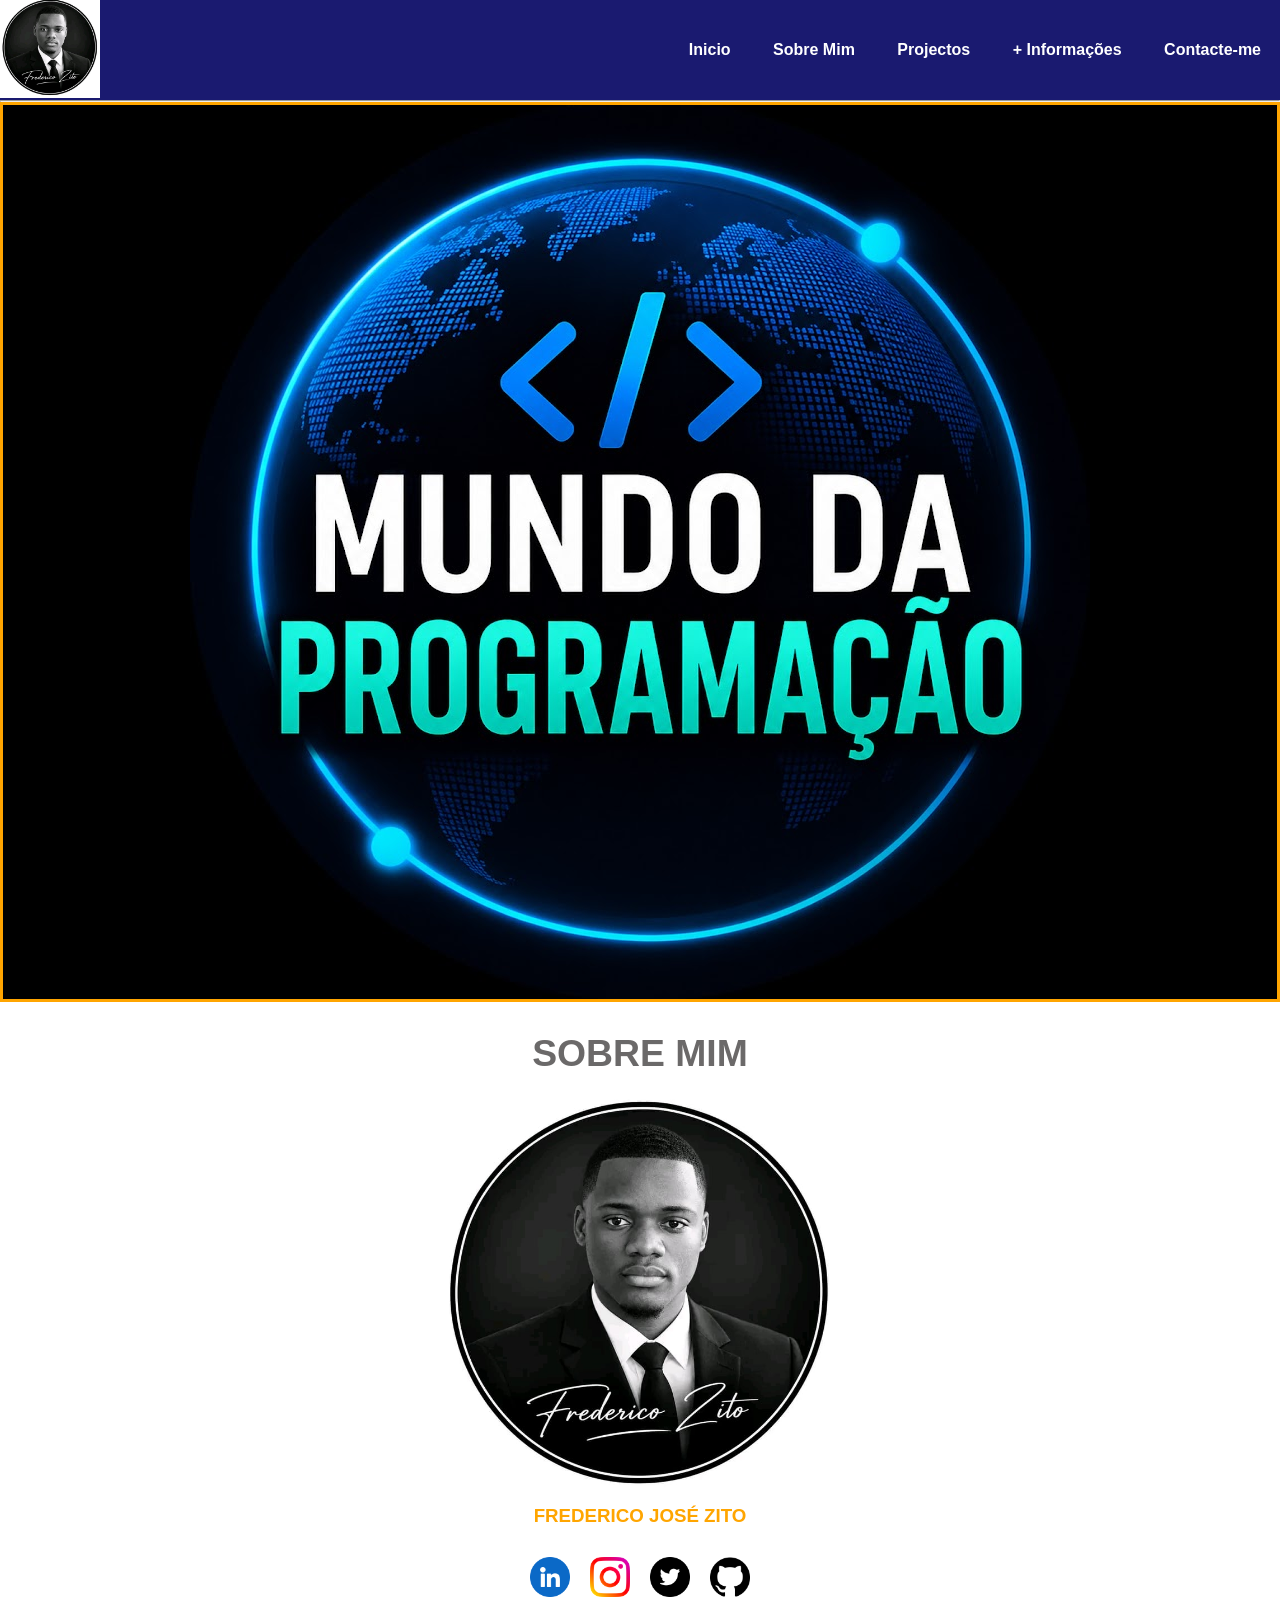
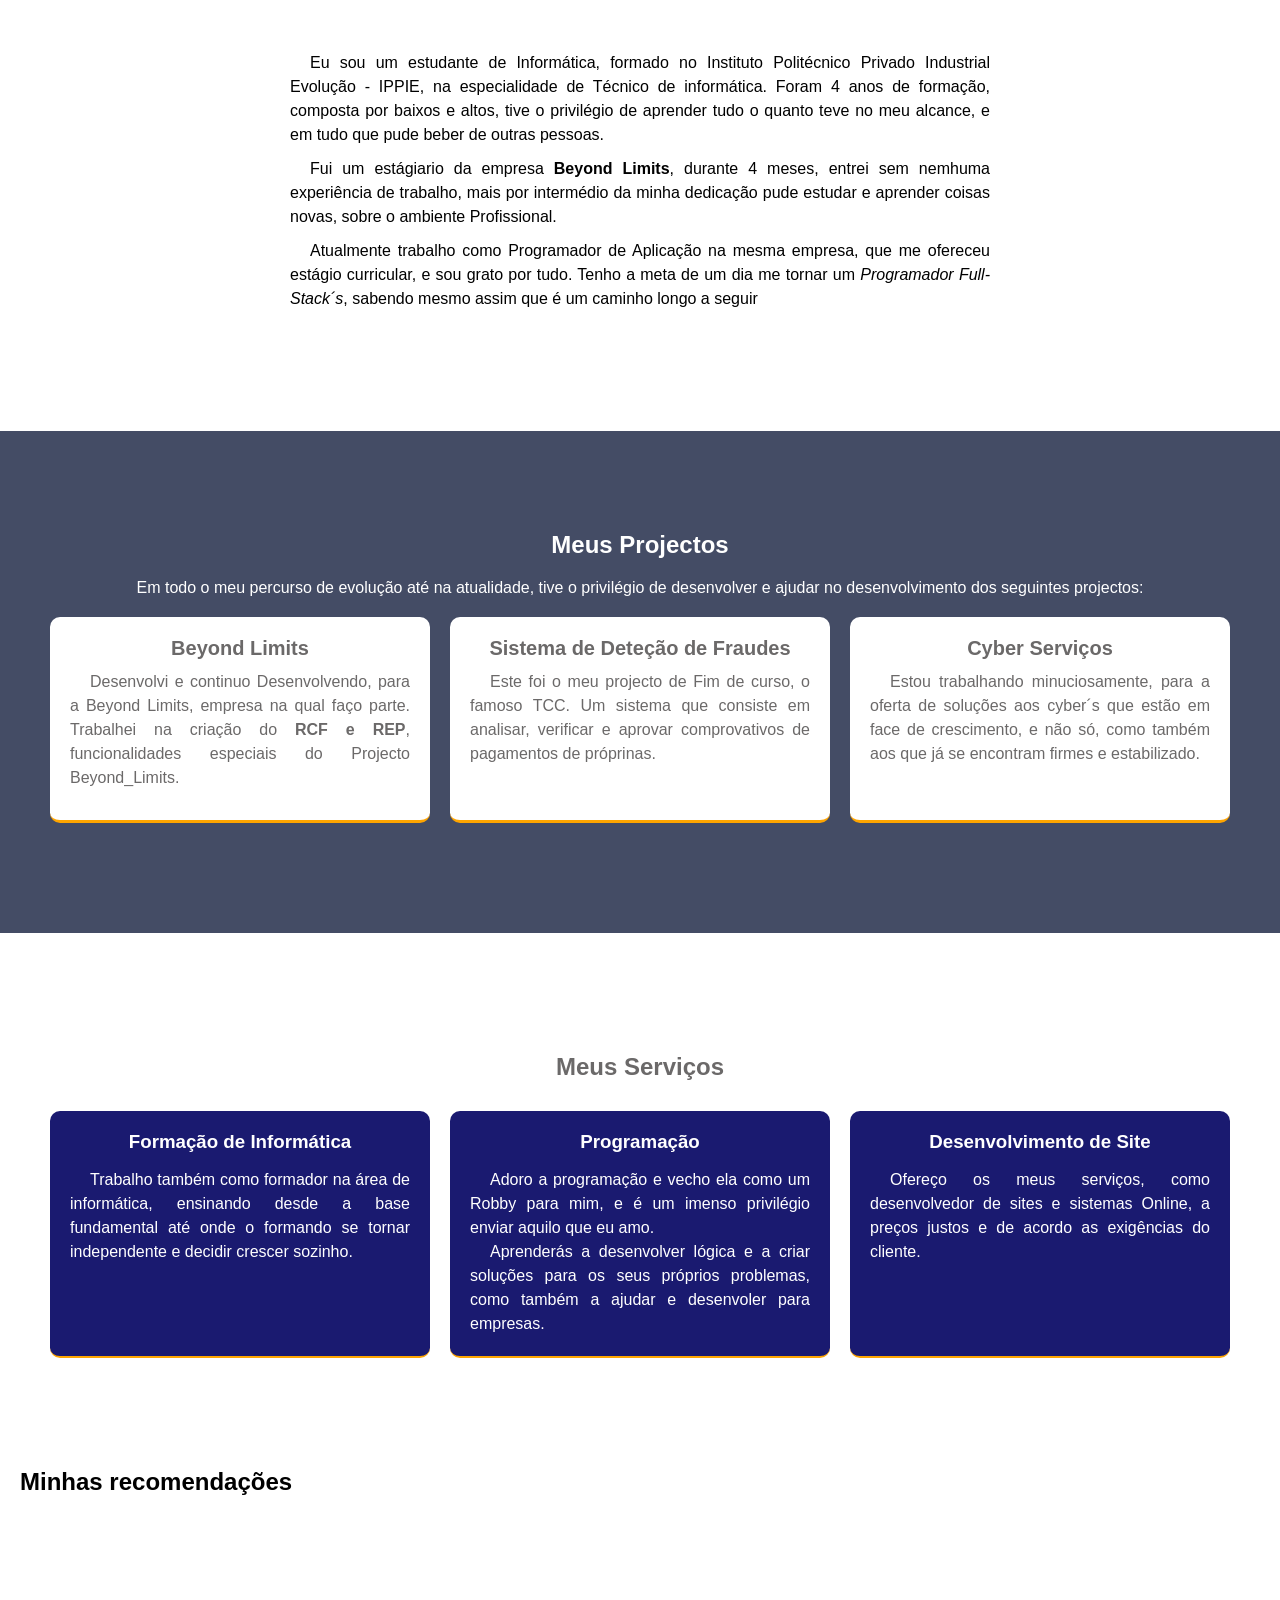
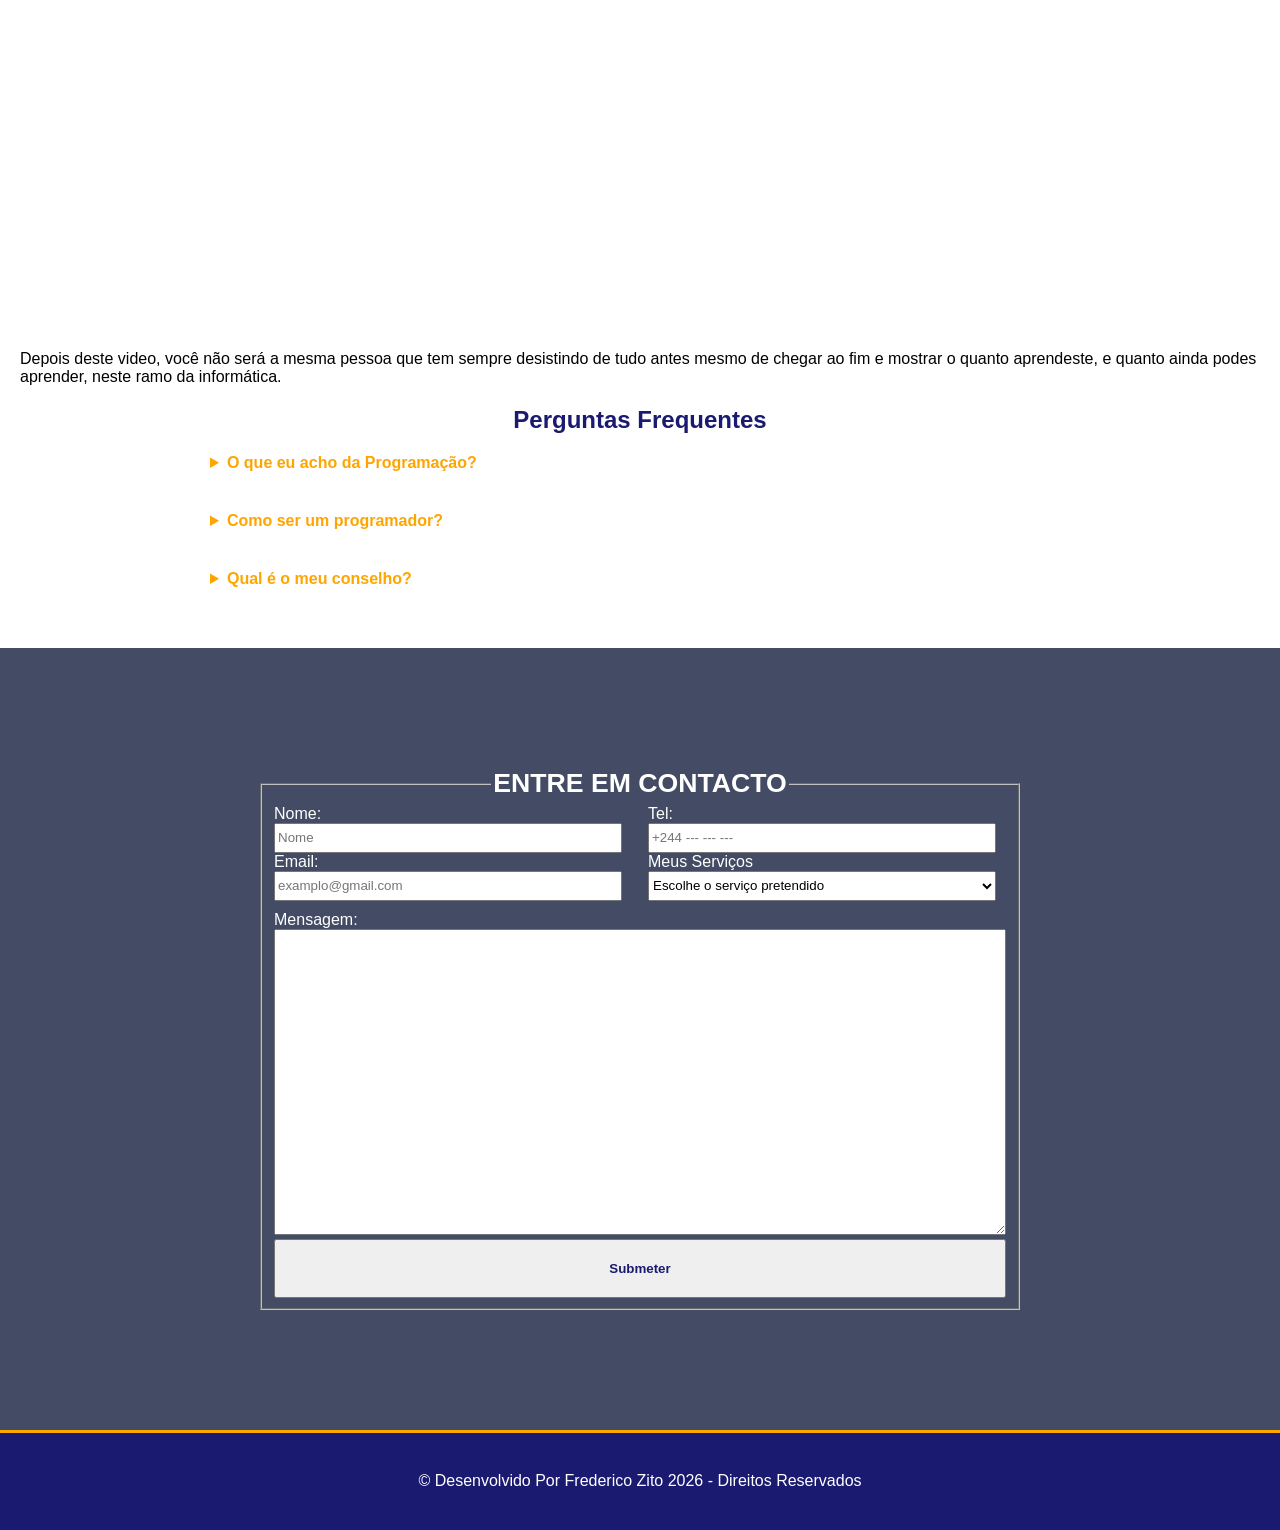
==== commit 2ba67e70: "Responsividade" ====
--- a/frontend/index.html
+++ b/frontend/index.html
@@ -111,11 +111,6 @@
                             Beyond_Limits.</p>
                     </div>
                     <div class="colunas">
-                        <h3>Beyond Micro-crédito</h3>
-                        <p>É um projecto que está sendo desenvolvido para uma empresa de Micro-Finanças, mais por
-                            algumas razões estamos parado eu e a equipa de desenvolvimento.</p>
-                    </div>
-                    <div class="colunas">
                         <h3>Sistema de Deteção de Fraudes</h3>
                         <p>Este foi o meu projecto de Fim de curso, o famoso TCC. Um sistema que consiste em
                             analisar,
--- a/frontend/assets/estilos/estilo.css
+++ b/frontend/assets/estilos/estilo.css
@@ -43,6 +43,7 @@
 }
 
 ul#menu-link li a.link-nav {
+    display: inline-block;
     color: #ffffff;
     font-weight: bold;
     padding: 14px;
@@ -255,7 +256,8 @@
     margin: 20px auto;
     cursor: pointer;
 }
-div#faq h2{
+
+div#faq h2 {
     text-align: center;
     color: var(--cor-de-fundo);
     font-weight: 900;
@@ -266,7 +268,7 @@
     padding: 10px;
 }
 
-div#faq summary{
+div#faq summary {
     color: orange;
     font-weight: bold;
 }
@@ -275,7 +277,8 @@
 
 form {
     margin: 100px auto 100px auto;
-    width: 800px;
+    max-width: 800px;
+    width: 100%;
     padding: 20px;
 }
 
@@ -283,6 +286,7 @@
     display: flex;
     margin-bottom: 10px;
     gap: 16px;
+    flex-wrap: wrap;
 
 }
 
@@ -333,4 +337,16 @@
     justify-content: center;
     align-items: center;
     border-top: 3px solid orange;
+}
+
+/*Responsividade*/
+
+@media (max-width: 700px) {
+    div#informacoes-corpo div#row {
+        flex-wrap: wrap;
+    }
+
+    section#projectos div#projecto-corpo {
+        flex-wrap: wrap;
+    }
 }
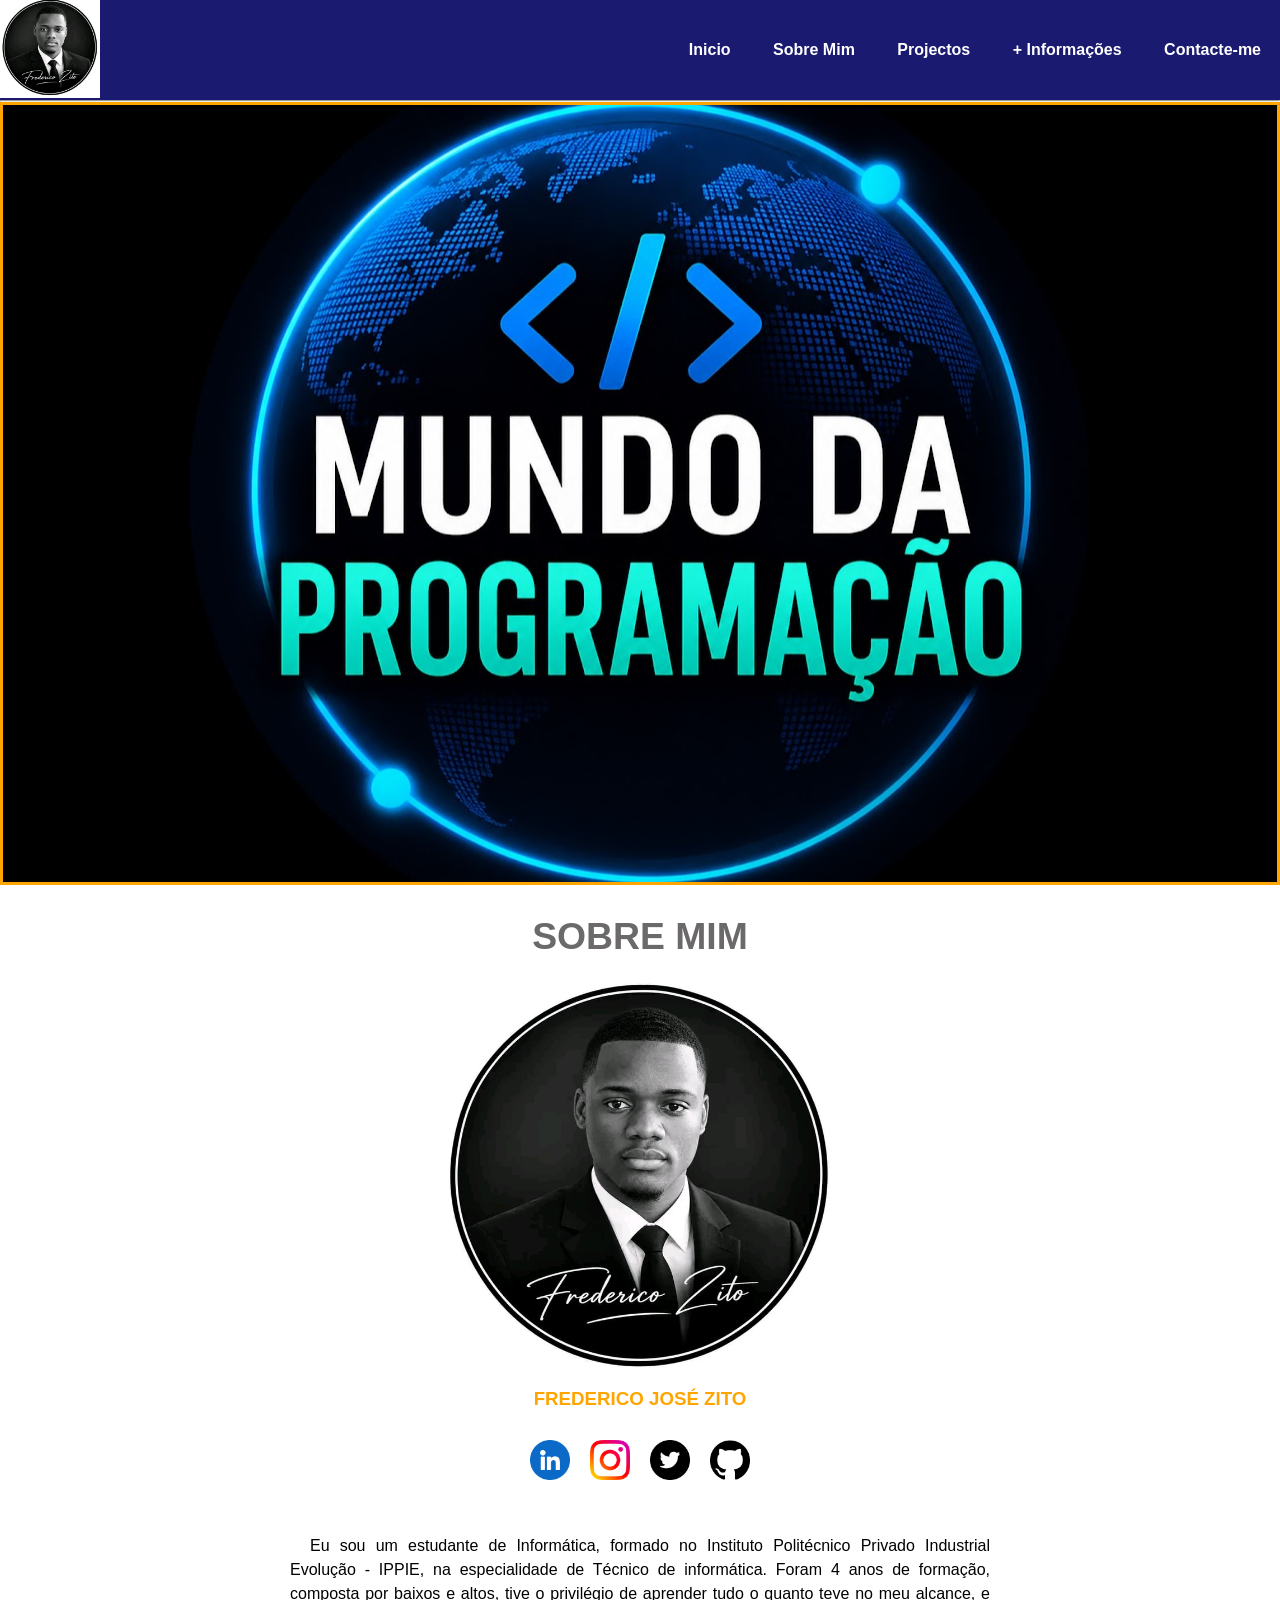
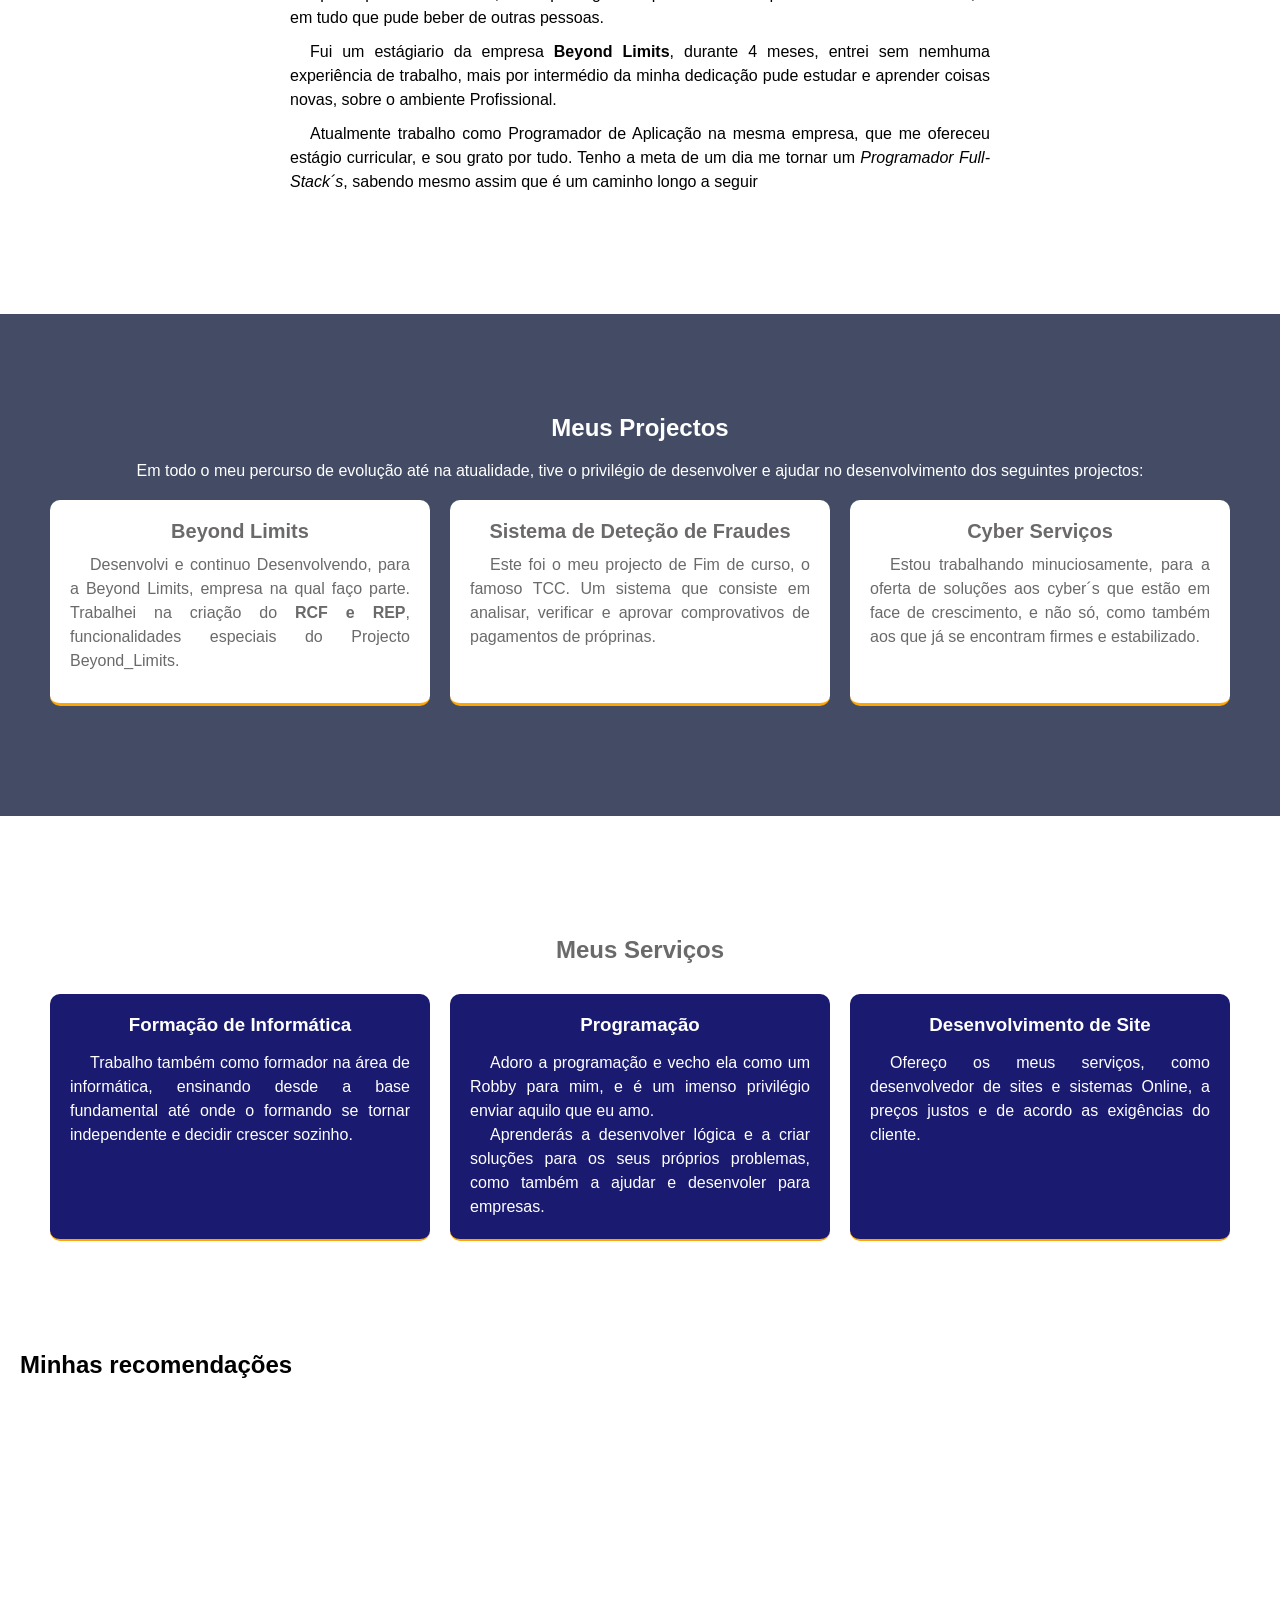
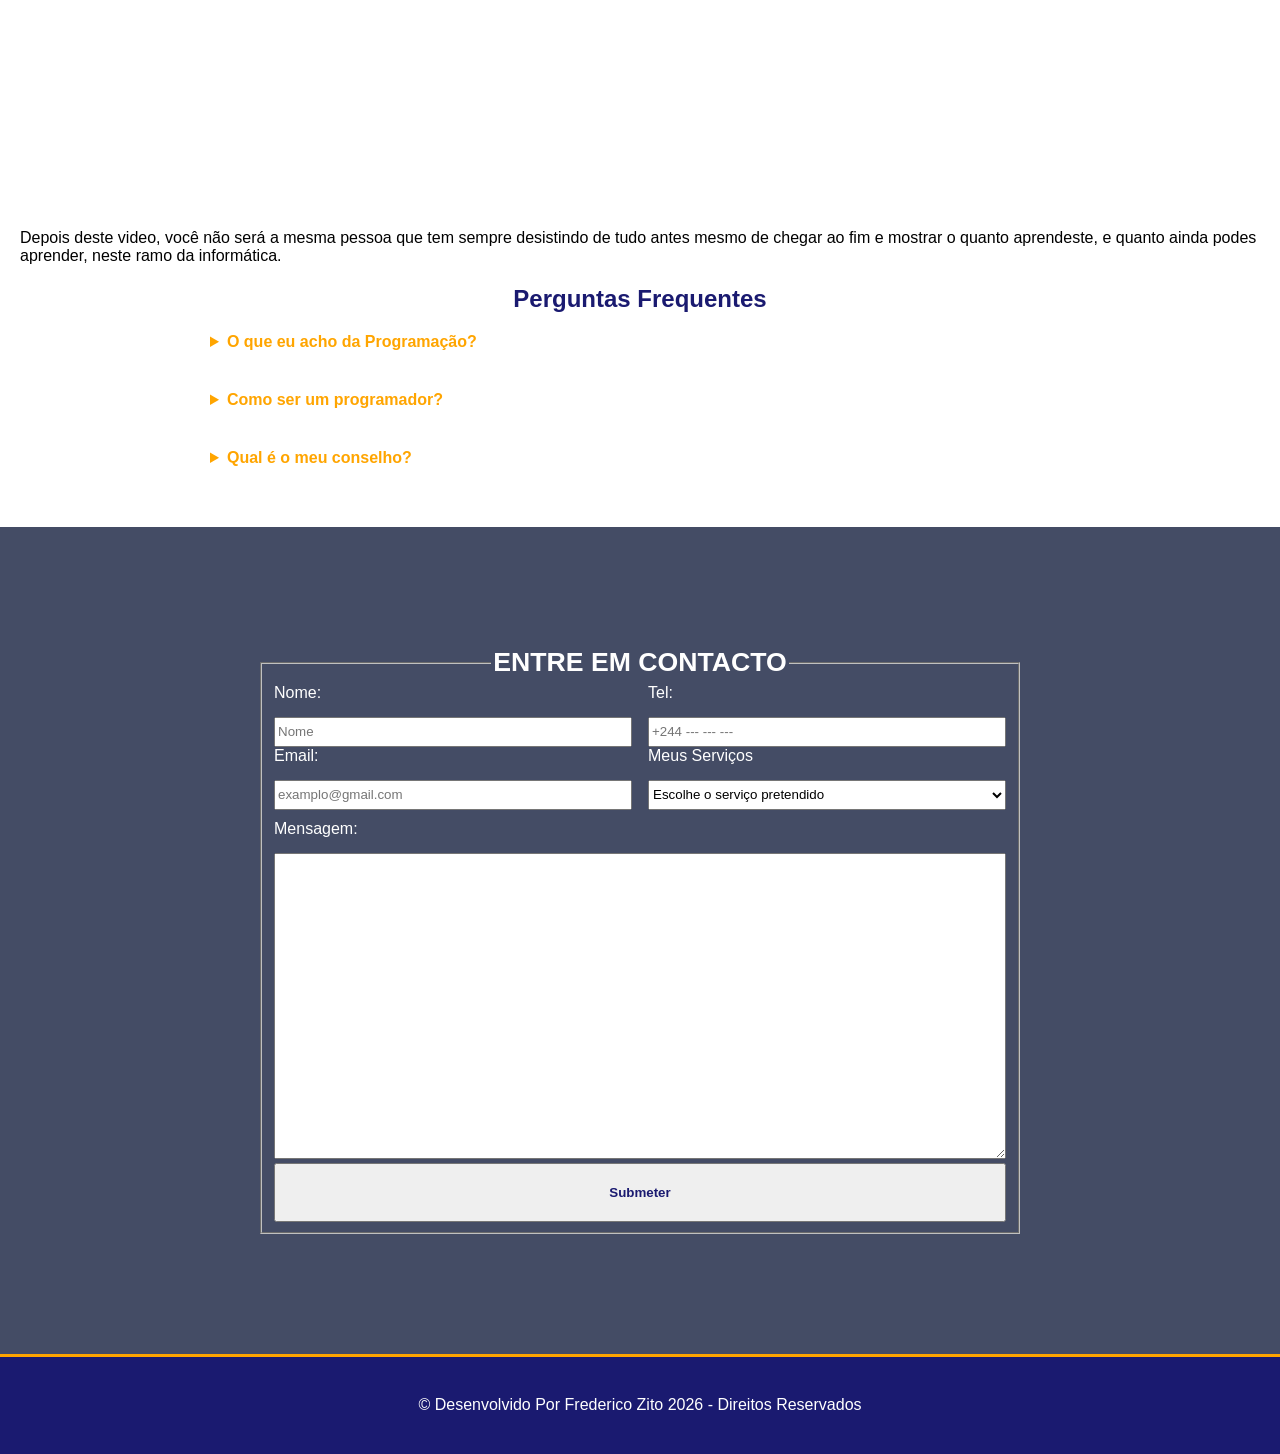
==== commit 98d61676: "Criação do menu hamburguer e update style" ====
--- a/frontend/index.html
+++ b/frontend/index.html
@@ -19,6 +19,11 @@
         <a href="index.html" target="_self">
             <img src="assets/imagens/foto-perfil.jpeg" alt="Foto de perfil de Frederico Zito" id="foto-header">
         </a>
+        <button class="menu-toggle" type="button" aria-label="Abrir menu" aria-expanded="false" aria-controls="menu-nav">
+            <span></span>
+            <span></span>
+            <span></span>
+        </button>
         <nav id="menu-nav">
             <ul id="menu-link">
                 <li><a href="#inicio" class="link-nav">Inicio</a></li>
@@ -54,7 +59,7 @@
                     </a>
                     <h3>Frederico José Zito</h3>
                     <div id="org-rede">
-                        <a href="#" class="redes-socias">
+                        <a href="https://linkedin.com" target="_blank" rel="noopener noreferrer " class="redes-socias">
                             <img src="assets/icones/linkedin.png" alt="LinkdIn" class="img-rede">
                         </a>
                         <a href="#" class="redes-socias">
@@ -160,11 +165,12 @@
             </div>
             <h2>Minhas recomendações</h2>
 
-            <div id="lateral-esquerda">
-                <iframe width="900" height="450" src="https://www.youtube.com/embed/A1BaZr82XJI"
+            <div id="area-recomendacao">
+                <iframe src="https://www.youtube.com/embed/A1BaZr82XJI"
                     title="Se nao aprender PROGRAMAÇÃO com esse video. - ̗̀  DESISTE   ̖́-" frameborder="0"
                     allow="accelerometer; autoplay; clipboard-write; encrypted-media; gyroscope; picture-in-picture; web-share"
                     referrerpolicy="strict-origin-when-cross-origin" allowfullscreen></iframe>
+                
                 <p>Depois deste video, você não será a mesma pessoa que tem sempre desistindo de tudo antes mesmo de
                     chegar
                     ao fim e mostrar o quanto aprendeste, e quanto ainda podes aprender, neste ramo da informática.</p>
@@ -176,7 +182,7 @@
                 <h2>Perguntas Frequentes</h2>
                 <details>
                     <summary> O que eu acho da Programação?</summary>
-                    <p>O meu ponto de vista no que concerne, a programação é que ela não é dificil, mais sim bbastante
+                    <p class="p-summary">O meu ponto de vista no que concerne, a programação é que ela não é dificil, mais sim bbastante
                         complexa
                         que mesmo com motivação, não é possível aprender. Ela obriga sermos obsecado por aprender não
                         motivado.
@@ -184,14 +190,14 @@
                 </details>
                 <details>
                     <summary>Como ser um programador?</summary>
-                    <p>Para sermos um programador devemos, primeiramente saber em que área queremos nos aprofundar,
+                    <p class="p-summary">Para sermos um programador devemos, primeiramente saber em que área queremos nos aprofundar,
                         depois
                         disso
                         precisamos estudar com afinco, e mais que falar muito devemos praticar 80%, teoria 20%.</p>
                 </details>
                 <details>
                     <summary>Qual é o meu conselho?</summary>
-                    <p>Nunca espere o amanhã para aprender e desenvolver habilidades. Seja a sua melhor versão.</p>
+                    <p class="p-summary">Nunca espere o amanhã para aprender e desenvolver habilidades. Seja a sua melhor versão.</p>
                 </details>
             </div>
         </section>
@@ -229,12 +235,18 @@
                                             title="Sistema Operacional">SO</abbr> </option>
                                     <option value="">Criação e Configuração de <abbr title="Máquinas Virtuais">
                                             MV</abbr></option>
-                                    <option value="">Criação de Panfletos, Cartazes e Banners</option>
-                                    <option value="">Desenvolvimento de Loja Online</option>
-                                    <option value="">Desenvolvimento de Sistema de Gestão</option>
-                                    <option value="">Formação de Lógica de Programação</option>
-                                    <option value="">Reparação de Computadores Desktops</option>
-                                    <option value="">Ensinamentos de Cloud Computing</option>
+                                    <option value="Criação de Panfletos, Cartazes e Banners">Criação de Panfletos,
+                                        Cartazes e Banners</option>
+                                    <option value="Desenvolvimento de Loja Online">Desenvolvimento de Loja Online
+                                    </option>
+                                    <option value="Desenvolvimento de Sistema de Gestão">Desenvolvimento de Sistema de
+                                        Gestão</option>
+                                    <option value="Formação de Lógica de Programação">Formação de Lógica de Programação
+                                    </option>
+                                    <option value="Reparação de Computadores Desktops">Reparação de Computadores
+                                        Desktops</option>
+                                    <option value="Ensinamentos de Cloud Computing">Ensinamentos de Cloud Computing
+                                    </option>
                                 </select>
                             </p>
                         </div>
@@ -242,7 +254,7 @@
                     <label for="mensagem">Mensagem:</label>
                     <textarea name="mensagem" id="mensagem" cols="50" rows="20"></textarea>
                     <div>
-                        <button type="button" class="btn">Submeter</button>
+                        <button type="submit" class="btn">Submeter</button>
                     </div>
                 </fieldset>
             </form>
--- a/frontend/assets/estilos/estilo.css
+++ b/frontend/assets/estilos/estilo.css
@@ -60,7 +60,7 @@
 /*Configuração do hero*/
 
 main header#hero {
-    height: 900px;
+    min-height: clamp(500px, 87vh, 900px);
     border: 3px solid orange;
     background: url(../imagens/mundo_programacao.jpeg) no-repeat;
     background-position: center;
@@ -78,7 +78,6 @@
 
 main header#hero h1:hover {
     color: black;
-    cursor: pointer;
 }
 
 /*Configuração da sessão Sobre Nós*/
@@ -185,7 +184,6 @@
 
 section#projectos div#projecto-corpo div.colunas:hover {
     transform: scale(1.05);
-    cursor: pointer;
 }
 
 section#projectos div#projecto-corpo div.colunas h3 {
@@ -222,7 +220,7 @@
     display: flex;
 }
 
-div#informacoes-corpo div#row div.card-informacoes {
+div#informacoes-corpo .card-informacoes {
     margin: 10px;
     background-color: var(--cor-de-fundo);
     padding: 20px;
@@ -233,17 +231,16 @@
     transition: all .5s;
 }
 
-div#informacoes-corpo div#row div.card-informacoes:hover {
+div#informacoes-corpo .card-informacoes:hover {
     transform: scale(1.05);
-    cursor: pointer;
-}
-
-div#informacoes-corpo div#row div.card-informacoes h3 {
+}
+
+div#informacoes-corpo .card-informacoes h3 {
     text-align: center;
     margin-bottom: 15px;
 }
 
-div#informacoes-corpo div#row div.card-informacoes p {
+div#informacoes-corpo .card-informacoes p {
     text-align: justify;
     line-height: 1.5;
     text-indent: 20px;
@@ -264,7 +261,7 @@
 }
 
 div#faq details,
-summary {
+div#faq summary {
     padding: 10px;
 }
 
@@ -273,6 +270,26 @@
     font-weight: bold;
 }
 
+div#faq summary p.p-summary {
+    display: block;
+    line-height: 1.5;
+    text-align: justify;
+}
+
+/*Configuração da área recomendação*/
+div#area-recomendacao {
+    display: flex;
+    flex-direction: column;
+    align-items: center;
+    justify-content: center;
+}
+
+iframe {
+    max-width: 700px;
+    width: 100%;
+    min-height: 450px;
+}
+
 /*Configuração do formulário*/
 
 form {
@@ -291,7 +308,6 @@
 }
 
 #form-row .card {
-    margin-right: 10px;
     flex: 1;
 }
 
@@ -305,6 +321,7 @@
 
 label {
     color: white;
+    display: block;
     margin-bottom: 15px;
 }
 
@@ -338,10 +355,56 @@
     align-items: center;
     border-top: 3px solid orange;
 }
-
+/*Menu Hamburger*/
+.menu-toggle{
+    display: none;
+    flex-direction: column;
+    justify-content: center;
+    gap: 6px;
+    width: 44px;
+    height: 44px;
+    background: transparent;
+    border: none;
+    cursor: pointer;
+}
+.menu-toggle span{
+    display: block;
+    width: 28px;
+    height: 3px;
+    background-color: white;
+    border-radius: 3px;
+}
 /*Responsividade*/
 
-@media (max-width: 700px) {
+@media (max-width: 730px) {
+    .menu-toggle{
+        display: flex;
+    }
+    #menu-nav{
+        display: none;
+        position: absolute;
+        top: 100%;
+        left: 0;
+        width: 100%;
+        background-color: var(--cor-de-fundo);
+    }
+    #menu-nav.is-open{
+        display: block;
+    }
+    #menu-link{
+        display: flex;
+        flex-direction: column;
+        justify-content: center;
+        align-items: center;
+    }
+    #menu-link li{
+        display: block;
+        margin: 0;
+    }
+    #menu-link li a.link-nav{
+        display: block;
+        padding: 15px 20px;
+    }
     div#informacoes-corpo div#row {
         flex-wrap: wrap;
     }
@@ -349,4 +412,16 @@
     section#projectos div#projecto-corpo {
         flex-wrap: wrap;
     }
+
+    iframe {
+        width: 100%;
+        min-height: 250px;
+    }
+
+    main header#hero {
+        background: url(../imagens/mundo_programacao.jpeg) no-repeat;
+        background-size: 100%;
+        background-color: black;
+        height: auto;
+    }
 }
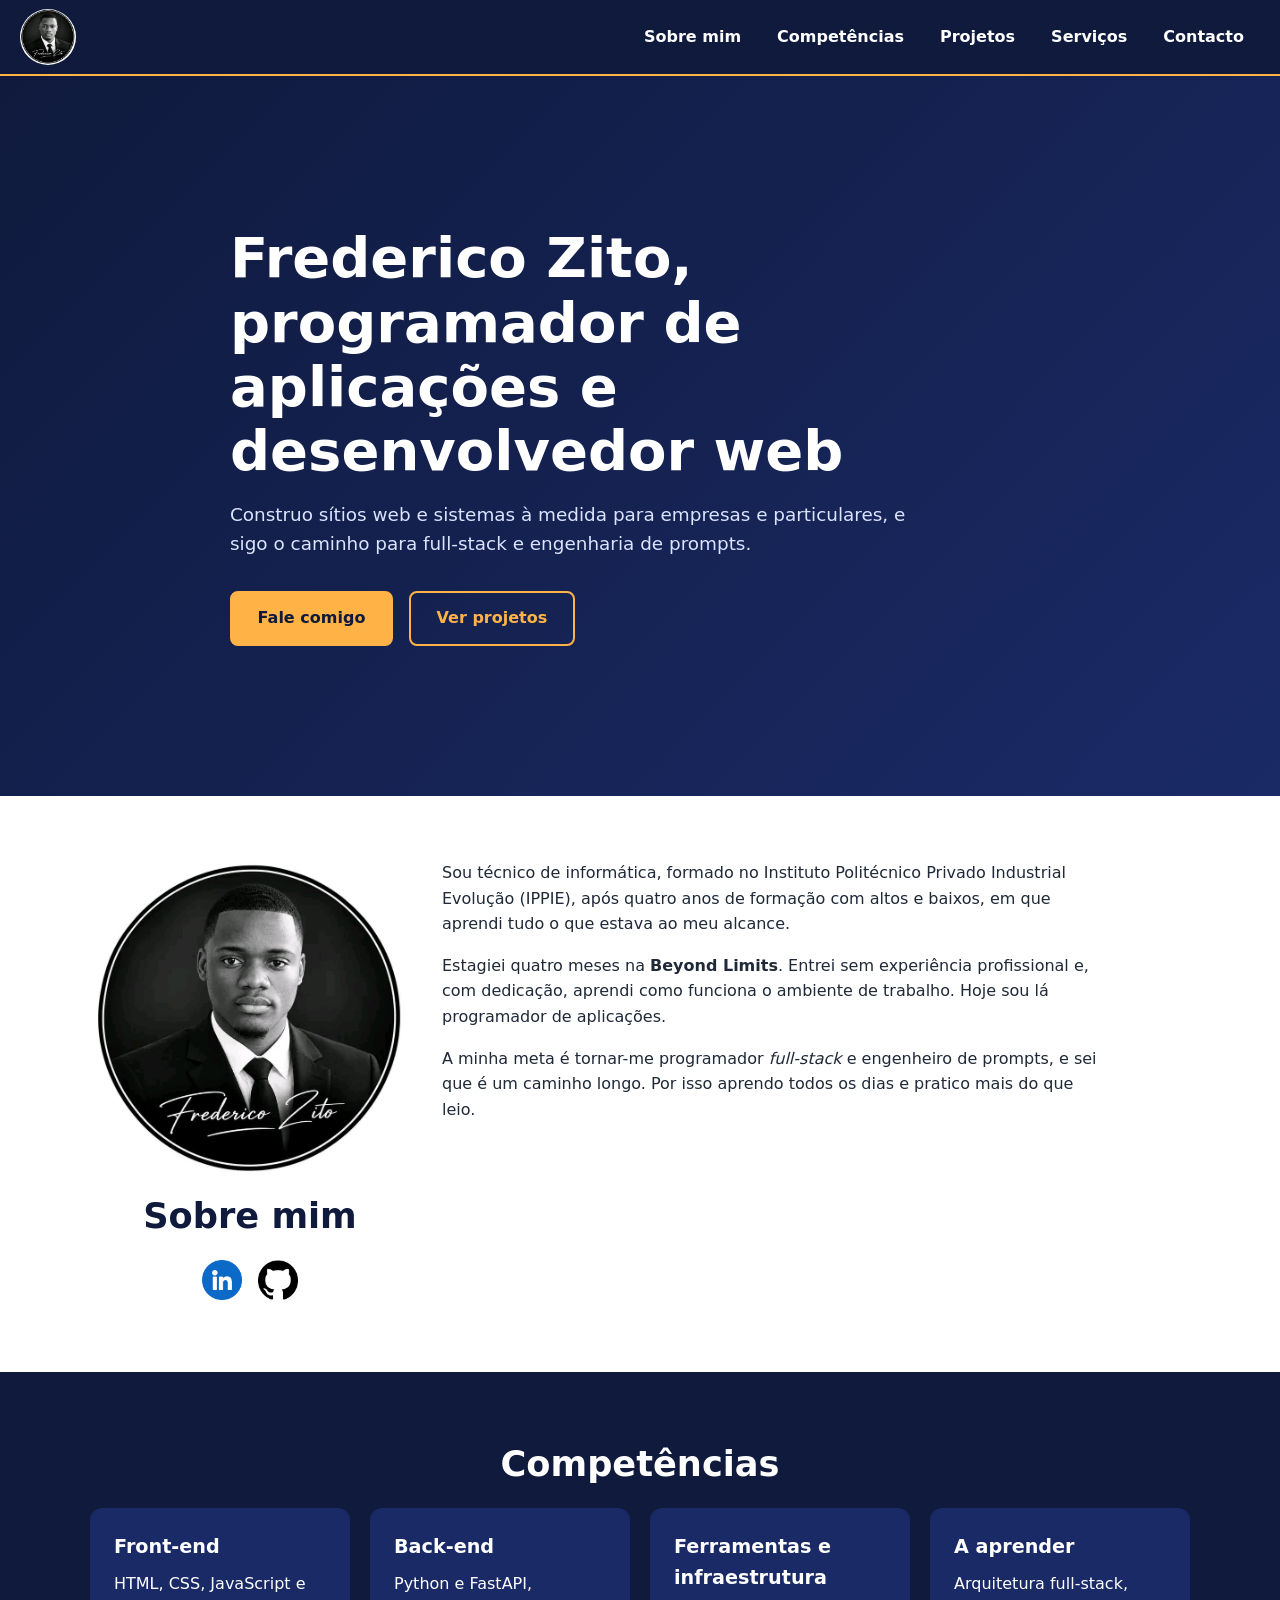
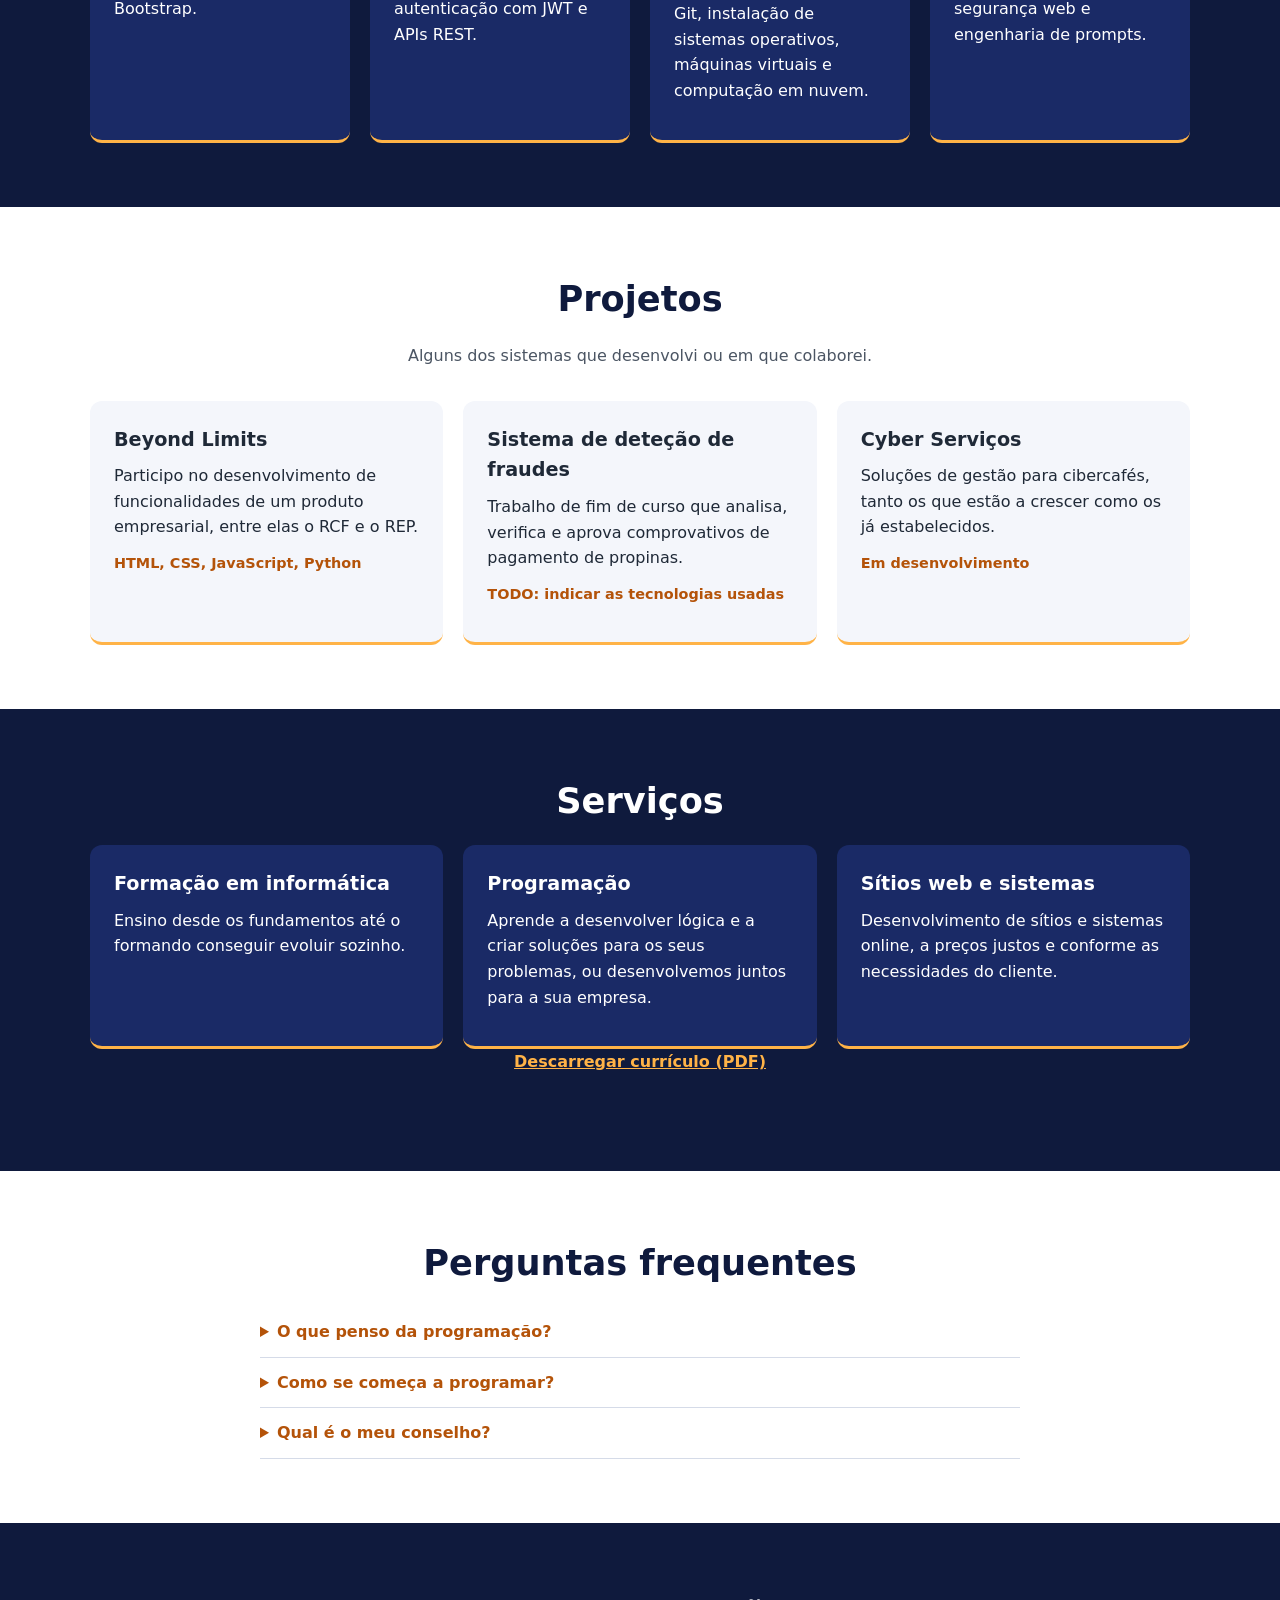
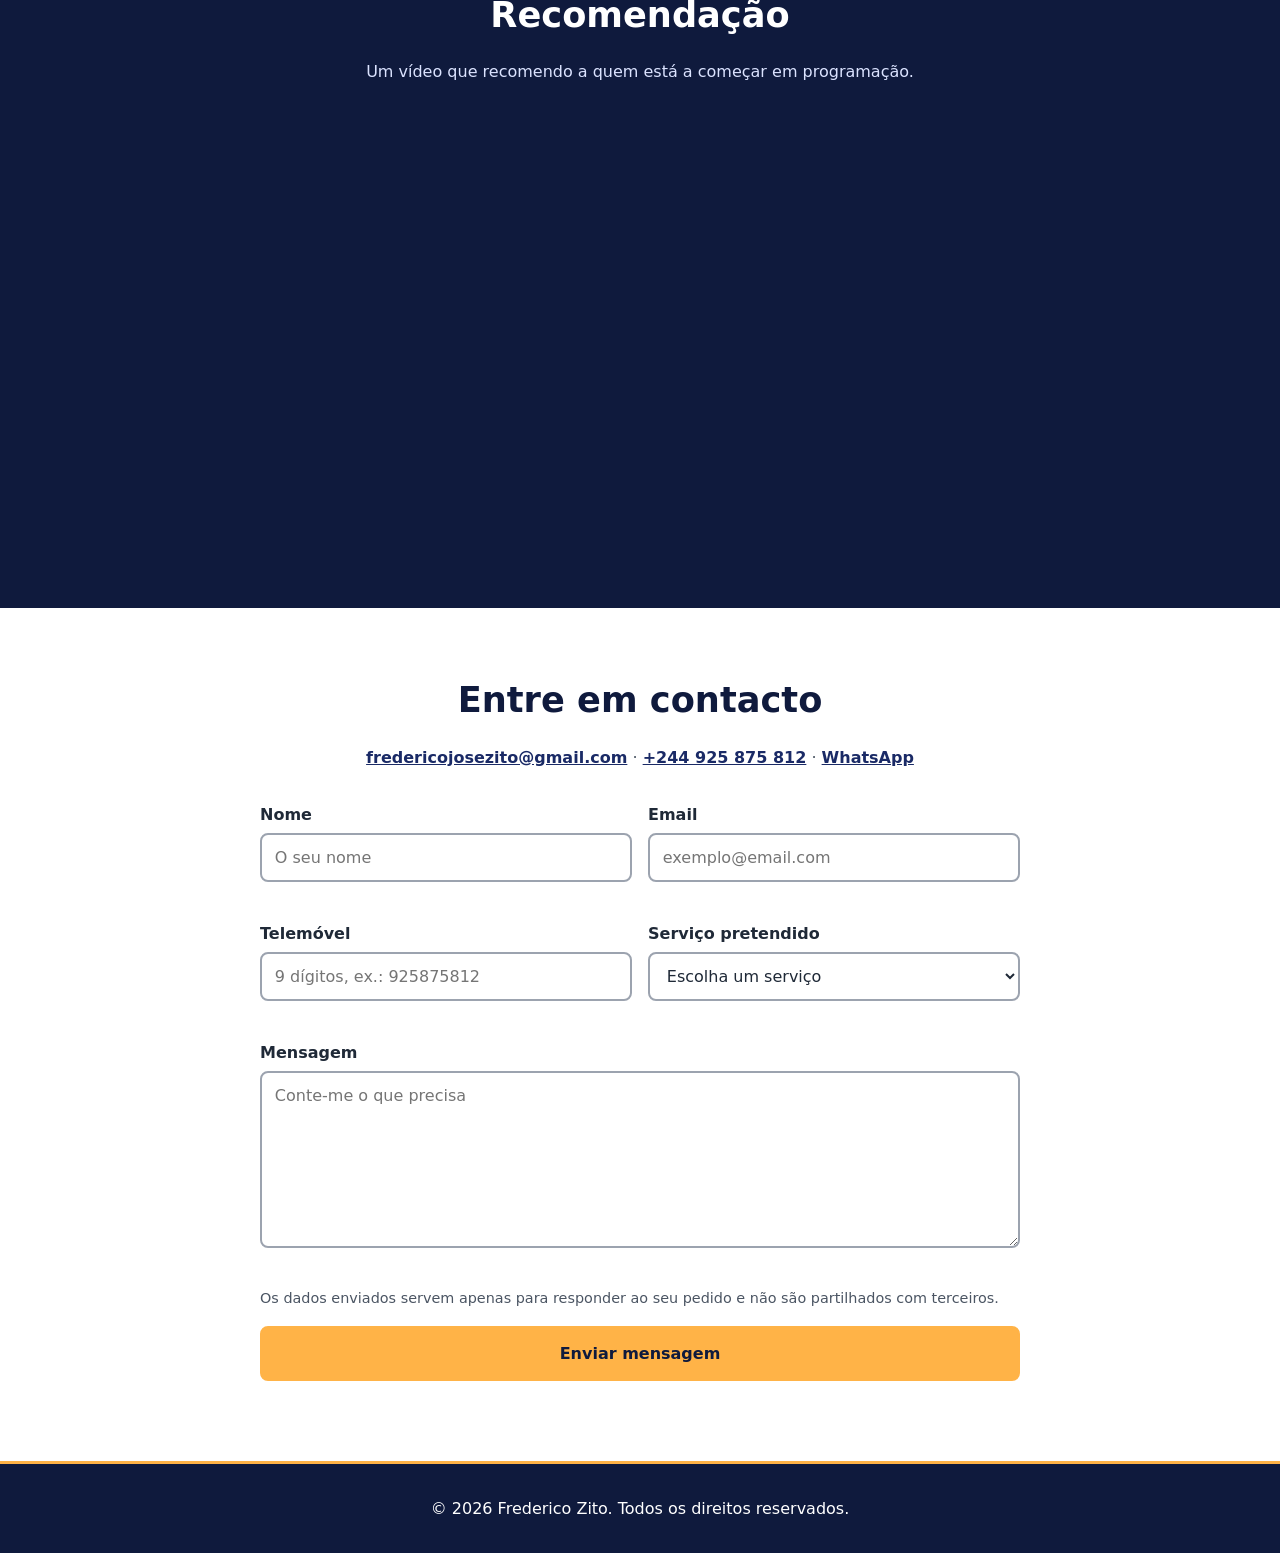
==== commit d8184bc4: "Implementação de envios de emails, e melhorias no portfolio por completo" ====
--- a/frontend/index.html
+++ b/frontend/index.html
@@ -1,273 +1,306 @@
 <!DOCTYPE html>
-<html lang="pt-Br">
+<!-- pt-PT conforme pedido (se o público for sobretudo angolano, pode usar pt-AO) -->
+<html lang="pt-PT">
 
 <head>
     <meta charset="UTF-8">
     <meta name="viewport" content="width=device-width, initial-scale=1.0">
+
+    <!-- SEO: título (~60 caracteres) e descrição (~155) únicos, com nome e função -->
+    <title>Frederico Zito | Programador de Aplicações e Desenvolvedor Web</title>
+    <meta name="description"
+        content="Frederico Zito, programador de aplicações em Angola. Desenvolvimento de sítios web e sistemas à medida, formação em informática. Peça o seu orçamento.">
     <meta name="author" content="Frederico Zito">
-    <meta name="description" content="Este é o meu portfolio, onde espelho as minhas competências.">
-    <meta name="keywords" content="Desenvolvedor Frontend, Portfolio Web, Construção de Carreira.">
-
-    <!-- Sessão dos Links -->
+    <meta name="robots" content="index, follow">
+    <!-- TODO: substituir pelo domínio real -->
+    <link rel="canonical" href="https://www.exemplo.com/">
+
+    <!-- Segurança: política de conteúdos (CSP). Só permite recursos do próprio sítio,
+         o YouTube (modo sem cookies) e a nossa API de contacto (connect-src). -->
+    <meta http-equiv="Content-Security-Policy"
+        content="default-src 'self'; img-src 'self' data:; script-src 'self'; style-src 'self'; frame-src https://www.youtube-nocookie.com; connect-src 'self' https://SEU-BACKEND.onrender.com; form-action 'self'; base-uri 'self'">
+    <meta name="referrer" content="strict-origin-when-cross-origin">
+
+    <!-- Pré-visualização ao partilhar (LinkedIn, WhatsApp, Facebook) -->
+    <meta property="og:type" content="website">
+    <meta property="og:locale" content="pt_PT">
+    <meta property="og:title" content="Frederico Zito | Programador de Aplicações e Desenvolvedor Web">
+    <meta property="og:description" content="Sítios web e sistemas à medida, com foco em qualidade e segurança.">
+    <meta property="og:image" content="https://www.exemplo.com/assets/imagens/og-imagem.jpg">
+    <meta property="og:url" content="https://www.exemplo.com/">
+    <meta name="twitter:card" content="summary_large_image">
+
+    <link rel="icon" href="assets/imagens/favicon.png" type="image/png">
     <link rel="stylesheet" href="assets/estilos/estilo.css">
 
-    <title>Portfolio Web - Profissional</title>
+    <!-- Dados estruturados: ajudam o Google a identificar a pessoa -->
+    <script type="application/ld+json">
+    {
+      "@context": "https://schema.org",
+      "@type": "Person",
+      "name": "Frederico José Zito",
+      "jobTitle": "Programador de Aplicações",
+      "worksFor": { "@type": "Organization", "name": "Beyond Limits" },
+      "email": "mailto:fredericojosezito@gmail.com",
+      "telephone": "+244925875812",
+      "url": "https://www.exemplo.com/"
+    }
+    </script>
+    <script src="assets/javascript/script.js" defer></script>
 </head>
 
 <body>
-    <header id="cabecalho">
-        <a href="index.html" target="_self">
-            <img src="assets/imagens/foto-perfil.jpeg" alt="Foto de perfil de Frederico Zito" id="foto-header">
+    <a class="salto-conteudo" href="#conteudo">Saltar para o conteúdo</a>
+
+    <!-- CABEÇALHO E NAVEGAÇÃO -->
+    <header class="cabecalho">
+        <a href="#inicio" class="cabecalho__logo" aria-label="Ir para o início">
+            <img src="assets/imagens/foto-perfil.jpeg" alt="Fotografia de Frederico Zito" width="56" height="56">
         </a>
-        <button class="menu-toggle" type="button" aria-label="Abrir menu" aria-expanded="false" aria-controls="menu-nav">
-            <span></span>
-            <span></span>
-            <span></span>
+        <button class="menu__botao" type="button" aria-label="Menu" aria-expanded="false" aria-controls="menu">
+            <span></span><span></span><span></span>
         </button>
-        <nav id="menu-nav">
-            <ul id="menu-link">
-                <li><a href="#inicio" class="link-nav">Inicio</a></li>
-                <li><a href="#sobre" class="link-nav">Sobre Mim</a></li>
-                <li><a href="#projectos" class="link-nav">Projectos</a></li>
-                <li><a href="#informacoes" class="link-nav">+ Informações</a></li>
-                <li><a href="#contacto" class="link-nav">Contacte-me</a></li>
+        <nav id="menu" class="menu" aria-label="Principal">
+            <ul class="menu__lista">
+                <li><a class="menu__link" href="#sobre">Sobre mim</a></li>
+                <li><a class="menu__link" href="#competencias">Competências</a></li>
+                <li><a class="menu__link" href="#projetos">Projetos</a></li>
+                <li><a class="menu__link" href="#servicos">Serviços</a></li>
+                <li><a class="menu__link" href="#contacto">Contacto</a></li>
             </ul>
         </nav>
-
     </header>
 
-    <hr>
-    <main id="inicio">
-        <header id="hero">
-            <div style="visibility: hidden;">
-                <h1>Hoje você conhecerá alguém tão especial.</h1>
-                <p>
-                    Esta especialidade, será útil para você um dia, seja Particular ou Empresa.
+    <main id="conteudo">
+        <!-- SECÇÃO INÍCIO: o único h1 da página, visível e com palavras-chave -->
+        <section id="inicio" class="hero">
+            <div class="hero__texto">
+                <h1 class="hero__titulo">Frederico Zito, programador de aplicações e desenvolvedor web</h1>
+                <p class="hero__subtitulo">Construo sítios web e sistemas à medida para empresas e particulares, e sigo
+                    o caminho para full-stack e engenharia de prompts.</p>
+                <div class="hero__acoes">
+                    <a class="botao botao--primario" href="#contacto">Fale comigo</a>
+                    <a class="botao botao--secundario" href="#projetos">Ver projetos</a>
+                </div>
+            </div>
+        </section>
+
+        <!-- SECÇÃO SOBRE MIM -->
+        <section id="sobre" class="secao secao--clara">
+            <div class="secao__miolo sobre">
+                <div class="sobre__perfil">
+                    <img class="sobre__foto" src="assets/imagens/foto-perfil.jpeg"
+                        alt="Fotografia de Frederico José Zito" width="400" height="400" loading="lazy">
+                    <h2 class="secao__titulo">Sobre mim</h2>
+                    <!-- TODO: colocar os endereços reais dos perfis -->
+                    <ul class="redes">
+                        <li><a href="https://www.linkedin.com/in/O-SEU-PERFIL" target="_blank"
+                                rel="noopener noreferrer"><img src="assets/icones/linkedin.png" alt="LinkedIn"
+                                    width="40" height="40" loading="lazy"></a></li>
+                        <li><a href="https://github.com/O-SEU-UTILIZADOR" target="_blank" rel="noopener noreferrer"><img
+                                    src="assets/icones/github.png" alt="GitHub" width="40" height="40"
+                                    loading="lazy"></a></li>
+                    </ul>
+                </div>
+                <article class="sobre__texto">
+                    <p>Sou técnico de informática, formado no Instituto Politécnico Privado Industrial Evolução (IPPIE),
+                        após quatro anos de formação com altos e baixos, em que aprendi tudo o que estava ao meu
+                        alcance.</p>
+                    <p>Estagiei quatro meses na <strong>Beyond Limits</strong>. Entrei sem experiência profissional e,
+                        com dedicação, aprendi como funciona o ambiente de trabalho. Hoje sou lá programador de
+                        aplicações.</p>
+                    <p>A minha meta é tornar-me programador <em>full-stack</em> e engenheiro de prompts, e sei que é um
+                        caminho longo. Por isso aprendo todos os dias e pratico mais do que leio.</p>
+                </article>
+            </div>
+        </section>
+
+        <!-- SECÇÃO COMPETÊNCIAS -->
+        <section id="competencias" class="secao">
+            <div class="secao__miolo">
+                <h2 class="secao__titulo secao__titulo--claro">Competências</h2>
+                <div class="grelha">
+                    <article class="cartao cartao--claro">
+                        <h3 class="cartao__titulo">Front-end</h3>
+                        <p>HTML, CSS, JavaScript e Bootstrap.</p>
+                    </article>
+                    <article class="cartao cartao--claro">
+                        <h3 class="cartao__titulo">Back-end</h3>
+                        <p>Python e FastAPI, autenticação com JWT e APIs REST.</p>
+                    </article>
+                    <article class="cartao cartao--claro">
+                        <h3 class="cartao__titulo">Ferramentas e infraestrutura</h3>
+                        <p>Git, instalação de sistemas operativos, máquinas virtuais e computação em nuvem.</p>
+                    </article>
+                    <article class="cartao cartao--claro">
+                        <h3 class="cartao__titulo">A aprender</h3>
+                        <p>Arquitetura full-stack, segurança web e engenharia de prompts.</p>
+                    </article>
+                </div>
+            </div>
+        </section>
+
+        <!-- SECÇÃO PROJETOS -->
+        <section id="projetos" class="secao secao--clara">
+            <div class="secao__miolo">
+                <h2 class="secao__titulo">Projetos</h2>
+                <p class="secao__intro">Alguns dos sistemas que desenvolvi ou em que colaborei.</p>
+                <div class="grelha">
+                    <article class="cartao">
+                        <h3 class="cartao__titulo">Beyond Limits</h3>
+                        <p>Participo no desenvolvimento de funcionalidades de um produto empresarial, entre elas o RCF e
+                            o REP.</p>
+                        <p class="cartao__tecnologias">HTML, CSS, JavaScript, Python</p>
+                    </article>
+                    <article class="cartao">
+                        <h3 class="cartao__titulo">Sistema de deteção de fraudes</h3>
+                        <p>Trabalho de fim de curso que analisa, verifica e aprova comprovativos de pagamento de
+                            propinas.</p>
+                        <p class="cartao__tecnologias">TODO: indicar as tecnologias usadas</p>
+                    </article>
+                    <article class="cartao">
+                        <h3 class="cartao__titulo">Cyber Serviços</h3>
+                        <p>Soluções de gestão para cibercafés, tanto os que estão a crescer como os já estabelecidos.
+                        </p>
+                        <p class="cartao__tecnologias">Em desenvolvimento</p>
+                    </article>
+                </div>
+            </div>
+        </section>
+
+        <!-- SECÇÃO SERVIÇOS -->
+        <section id="servicos" class="secao">
+            <div class="secao__miolo">
+                <h2 class="secao__titulo secao__titulo--claro">Serviços</h2>
+                <div class="grelha">
+                    <article class="cartao cartao--claro">
+                        <h3 class="cartao__titulo">Formação em informática</h3>
+                        <p>Ensino desde os fundamentos até o formando conseguir evoluir sozinho.</p>
+                    </article>
+                    <article class="cartao cartao--claro">
+                        <h3 class="cartao__titulo">Programação</h3>
+                        <p>Aprende a desenvolver lógica e a criar soluções para os seus problemas, ou desenvolvemos
+                            juntos para a sua empresa.</p>
+                    </article>
+                    <article class="cartao cartao--claro">
+                        <h3 class="cartao__titulo">Sítios web e sistemas</h3>
+                        <p>Desenvolvimento de sítios e sistemas online, a preços justos e conforme as necessidades do
+                            cliente.</p>
+                    </article>
+                </div>
+                <p class="secao__intro secao__intro--claro"><a class="ligacao-cv"
+                        href="assets/documentos/cv-frederico-zito.pdf" download>Descarregar currículo (PDF)</a></p>
+            </div>
+        </section>
+
+        <!-- SECÇÃO FAQ -->
+        <section id="faq" class="secao secao--clara">
+            <div class="secao__miolo secao__miolo--estreito">
+                <h2 class="secao__titulo">Perguntas frequentes</h2>
+                <details class="faq__item">
+                    <summary class="faq__pergunta">O que penso da programação?</summary>
+                    <p class="faq__resposta">É exigente, mais do que difícil. Pede curiosidade constante e prática
+                        diária, não apenas motivação passageira.</p>
+                </details>
+                <details class="faq__item">
+                    <summary class="faq__pergunta">Como se começa a programar?</summary>
+                    <p class="faq__resposta">Escolhe-se uma área, estuda-se com método e pratica-se muito: cerca de 80%
+                        de prática e 20% de teoria.</p>
+                </details>
+                <details class="faq__item">
+                    <summary class="faq__pergunta">Qual é o meu conselho?</summary>
+                    <p class="faq__resposta">Não adie o que pode aprender hoje. Cada dia de prática conta.</p>
+                </details>
+            </div>
+        </section>
+
+        <!-- SECÇÃO RECOMENDAÇÃO (vídeo carregado só quando visível, sem cookies) -->
+        <section id="recomendacao" class="secao">
+            <div class="secao__miolo secao__miolo--estreito">
+                <h2 class="secao__titulo secao__titulo--claro">Recomendação</h2>
+                <p class="secao__intro secao__intro--claro">Um vídeo que recomendo a quem está a começar em programação.
                 </p>
-            </div>
-        </header>
-
-        <!--SESSÃO SOBRE MIM-->
-
-        <section id="sobre">
-            <div id="campo">
-                <h2>Sobre Mim</h2>
-                <div>
-                    <a href="index.html">
-                        <img src="assets/imagens/foto-perfil.jpeg" alt="Foto de perfil de Frederico Zito"
-                            id="foto-perfil">
-                    </a>
-                    <h3>Frederico José Zito</h3>
-                    <div id="org-rede">
-                        <a href="https://linkedin.com" target="_blank" rel="noopener noreferrer " class="redes-socias">
-                            <img src="assets/icones/linkedin.png" alt="LinkdIn" class="img-rede">
-                        </a>
-                        <a href="#" class="redes-socias">
-                            <img src="assets/icones/instagram.png" alt="Instagram" class="img-rede">
-                        </a>
-                        <a href="#" class="redes-socias">
-                            <img src="assets/icones/twitter.png" alt="Twitter" class="img-rede">
-                        </a>
-                        <a href="#" class="redes-socias">
-                            <img src="assets/icones/github.png" alt="Github" class="img-rede">
-                        </a>
-                    </div>
-                </div>
-                <article id="apresentacao">
-                    <p> Eu sou um estudante de Informática, formado no Instituto Politécnico Privado Industrial Evolução
-                        -
-                        IPPIE, na especialidade de Técnico de informática. Foram 4 anos de formação, composta por baixos
-                        e
-                        altos, tive o privilégio de aprender tudo o quanto teve no meu alcance, e em tudo que pude beber
-                        de
-                        outras pessoas.
-                    </p>
-                    <p>
-                        Fui um estágiario da empresa <strong>Beyond Limits</strong>, durante 4 meses, entrei sem nemhuma
-                        experiência de trabalho, mais por intermédio da minha dedicação pude estudar e aprender coisas
-                        novas, sobre o ambiente Profissional.
-                    </p>
-                    <p>
-                        Atualmente trabalho como Programador de Aplicação na mesma empresa, que me ofereceu estágio
-                        curricular, e sou grato por tudo. Tenho a meta de um dia me tornar um <em>Programador
-                            Full-Stack´s</em>, sabendo mesmo assim que é um caminho longo a seguir
-                    </p>
-                </article>
-            </div>
-        </section>
-
-        <!--SESSÃO PARA A DESCRIÇÃOP DOS MEUS PROJECTOS-->
-
-        <section id="projectos">
-            <div id="projecto-header">
-                <h2>Meus Projectos</h2>
-            </div>
-
-            <div id="projecto-hero">
-                <p>Em todo o meu percurso de evolução até na atualidade, tive o privilégio de desenvolver e ajudar
-                    no
-                    desenvolvimento dos seguintes projectos:</p>
-                <div id="projecto-corpo">
-                    <div class="colunas">
-                        <h3>Beyond Limits</h3>
-                        <p>Desenvolvi e continuo Desenvolvendo, para a Beyond Limits, empresa na qual faço parte.
-                            Trabalhei na criação do <strong>RCF e REP</strong>, funcionalidades especiais do
-                            Projecto
-                            Beyond_Limits.</p>
-                    </div>
-                    <div class="colunas">
-                        <h3>Sistema de Deteção de Fraudes</h3>
-                        <p>Este foi o meu projecto de Fim de curso, o famoso TCC. Um sistema que consiste em
-                            analisar,
-                            verificar e aprovar comprovativos de pagamentos de próprinas.</p>
-                    </div>
-                    <div class="colunas">
-                        <h3>Cyber Serviços</h3>
-                        <p>Estou trabalhando minuciosamente, para a oferta de soluções aos cyber´s que estão em face
-                            de
-                            crescimento, e não só, como também aos que já se encontram firmes e estabilizado. </p>
-                    </div>
-
-                </div>
-            </div>
-        </section>
-
-        <!--AQUI SÃO APRESENTADAS MAIS INFORMAÇÕES SOBRE A MINHA PESSOA-->
-
-        <section id="informacoes">
-            <div id="informacoes-corpo">
-                <h2>Meus Serviços</h2>
-                <div id="row">
-                    <div class="card-informacoes">
-                        <h3>Formação de Informática</h3>
-                        <p>Trabalho também como formador na área de informática, ensinando desde a base fundamental até
-                            onde
-                            o
-                            formando se tornar independente e decidir crescer sozinho.</p>
-                    </div>
-                    <div class="card-informacoes">
-                        <h3>Programação</h3>
-                        <p>Adoro a programação e vecho ela como um Robby para mim, e é um imenso privilégio enviar
-                            aquilo
-                            que eu
-                            amo.</p>
-                        <p>Aprenderás a desenvolver lógica e a criar soluções para os seus próprios problemas, como
-                            também a
-                            ajudar e desenvoler para empresas.</p>
-                    </div>
-                    <div class="card-informacoes">
-                        <h3>Desenvolvimento de Site</h3>
-                        <p>Ofereço os meus serviços, como desenvolvedor de sites e sistemas Online, a preços justos e de
-                            acordo
-                            as exigências do cliente.</p>
-                    </div>
-                </div>
-            </div>
-            <h2>Minhas recomendações</h2>
-
-            <div id="area-recomendacao">
-                <iframe src="https://www.youtube.com/embed/A1BaZr82XJI"
-                    title="Se nao aprender PROGRAMAÇÃO com esse video. - ̗̀  DESISTE   ̖́-" frameborder="0"
-                    allow="accelerometer; autoplay; clipboard-write; encrypted-media; gyroscope; picture-in-picture; web-share"
-                    referrerpolicy="strict-origin-when-cross-origin" allowfullscreen></iframe>
-                
-                <p>Depois deste video, você não será a mesma pessoa que tem sempre desistindo de tudo antes mesmo de
-                    chegar
-                    ao fim e mostrar o quanto aprendeste, e quanto ainda podes aprender, neste ramo da informática.</p>
-            </div>
-
-            <!--FAQ - PERGUNTAS E RESPOSTAS-->
-
-            <div id="faq">
-                <h2>Perguntas Frequentes</h2>
-                <details>
-                    <summary> O que eu acho da Programação?</summary>
-                    <p class="p-summary">O meu ponto de vista no que concerne, a programação é que ela não é dificil, mais sim bbastante
-                        complexa
-                        que mesmo com motivação, não é possível aprender. Ela obriga sermos obsecado por aprender não
-                        motivado.
-                    </p>
-                </details>
-                <details>
-                    <summary>Como ser um programador?</summary>
-                    <p class="p-summary">Para sermos um programador devemos, primeiramente saber em que área queremos nos aprofundar,
-                        depois
-                        disso
-                        precisamos estudar com afinco, e mais que falar muito devemos praticar 80%, teoria 20%.</p>
-                </details>
-                <details>
-                    <summary>Qual é o meu conselho?</summary>
-                    <p class="p-summary">Nunca espere o amanhã para aprender e desenvolver habilidades. Seja a sua melhor versão.</p>
-                </details>
-            </div>
-        </section>
-
-        <!--FORMULÁRIO DE CONTATO-->
-
-        <section id="contacto">
-            <form action="" method="post">
-                <fieldset>
-                    <legend>Entre em contacto</legend>
-                    <div id="form-row">
-                        <div class="card">
-                            <p>
-                                <label for="nome">Nome:</label>
-                                <input type="text" name="snome" id="nome" maxlength="30" size="35" placeholder="Nome"
-                                    required>
-                            </p>
-                            <p>
-                                <label for="email">Email:</label>
-                                <input type="email" name="semail" id="email" maxlength="40" size="35" required
-                                    placeholder="examplo@gmail.com">
-                            </p>
+                <iframe class="video" src="https://www.youtube-nocookie.com/embed/A1BaZr82XJI"
+                    title="Vídeo de introdução à programação" loading="lazy"
+                    referrerpolicy="strict-origin-when-cross-origin"
+                    allow="encrypted-media; picture-in-picture; web-share" allowfullscreen></iframe>
+            </div>
+        </section>
+
+        <!-- SECÇÃO CONTACTO -->
+        <section id="contacto" class="secao secao--clara">
+            <div class="secao__miolo secao__miolo--estreito">
+                <h2 class="secao__titulo">Entre em contacto</h2>
+                <p class="secao__intro">
+                    <a href="mailto:fredericojosezito@gmail.com">fredericojosezito@gmail.com</a> ·
+                    <a href="tel:+244925875812">+244 925 875 812</a> ·
+                    <a href="https://wa.me/244925875812" target="_blank" rel="noopener noreferrer">WhatsApp</a>
+                </p>
+
+                <!-- TODO: data-api-url = endereço da API alojada (ver backend/README.md).
+                     O envio é feito por JavaScript; sem ele, usar o email acima. -->
+                <form id="formulario" class="formulario" data-api-url="https://SEU-BACKEND.onrender.com/contacto"
+                    method="post" novalidate>
+                    <div class="formulario__linha">
+                        <div class="campo">
+                            <label for="nome">Nome</label>
+                            <input type="text" id="nome" name="nome" maxlength="60" autocomplete="name" required
+                                placeholder="O seu nome">
+                            <span class="campo__erro" role="alert"></span>
                         </div>
-                        <div class="card">
-                            <p>
-                                <label for="numero">Tel: </label>
-                                <input type="tel" name="Nnumero" id="numero" maxlength="9" size="35"
-                                    placeholder="+244 --- --- ---" required>
-                            </p>
-                            <p>
-                                <label for="servicos">Meus Serviços</label>
-                                <select name="Sservicos" id="servicos">
-                                    <option disabled selected>Escolhe o serviço pretendido</option>
-                                    <option value="Instalação de Sistema Operacional">Instalação e Configuração de <abbr
-                                            title="Sistema Operacional">SO</abbr> </option>
-                                    <option value="">Criação e Configuração de <abbr title="Máquinas Virtuais">
-                                            MV</abbr></option>
-                                    <option value="Criação de Panfletos, Cartazes e Banners">Criação de Panfletos,
-                                        Cartazes e Banners</option>
-                                    <option value="Desenvolvimento de Loja Online">Desenvolvimento de Loja Online
-                                    </option>
-                                    <option value="Desenvolvimento de Sistema de Gestão">Desenvolvimento de Sistema de
-                                        Gestão</option>
-                                    <option value="Formação de Lógica de Programação">Formação de Lógica de Programação
-                                    </option>
-                                    <option value="Reparação de Computadores Desktops">Reparação de Computadores
-                                        Desktops</option>
-                                    <option value="Ensinamentos de Cloud Computing">Ensinamentos de Cloud Computing
-                                    </option>
-                                </select>
-                            </p>
+                        <div class="campo">
+                            <label for="email">Email</label>
+                            <input type="email" id="email" name="email" maxlength="80" autocomplete="email" required
+                                placeholder="exemplo@email.com">
+                            <span class="campo__erro" role="alert"></span>
                         </div>
                     </div>
-                    <label for="mensagem">Mensagem:</label>
-                    <textarea name="mensagem" id="mensagem" cols="50" rows="20"></textarea>
-                    <div>
-                        <button type="submit" class="btn">Submeter</button>
+                    <div class="formulario__linha">
+                        <div class="campo">
+                            <label for="telemovel">Telemóvel</label>
+                            <input type="tel" id="telemovel" name="telemovel" maxlength="9" inputmode="numeric"
+                                autocomplete="tel-national" placeholder="9 dígitos, ex.: 925875812">
+                            <span class="campo__erro" role="alert"></span>
+                        </div>
+                        <div class="campo">
+                            <label for="servico">Serviço pretendido</label>
+                            <select id="servico" name="servico" required>
+                                <option value="" selected disabled>Escolha um serviço</option>
+                                <option>Instalação e configuração de sistemas operativos</option>
+                                <option>Criação e configuração de máquinas virtuais</option>
+                                <option>Panfletos, cartazes e faixas</option>
+                                <option>Desenvolvimento de loja online</option>
+                                <option>Desenvolvimento de sistema de gestão</option>
+                                <option>Formação em lógica de programação</option>
+                                <option>Reparação de computadores</option>
+                                <option>Formação em computação em nuvem</option>
+                            </select>
+                            <span class="campo__erro" role="alert"></span>
+                        </div>
                     </div>
-                </fieldset>
-            </form>
-        </section>
-
+                    <div class="campo">
+                        <label for="mensagem">Mensagem</label>
+                        <textarea id="mensagem" name="mensagem" rows="6" minlength="10" maxlength="1000" required
+                            placeholder="Conte-me o que precisa"></textarea>
+                        <span class="campo__erro" role="alert"></span>
+                    </div>
+                    <!-- Armadilha anti-spam (honeypot): humanos não a veem, robôs preenchem -->
+                    <div class="armadilha" aria-hidden="true">
+                        <label for="website">Não preencher</label>
+                        <input type="text" id="website" name="website" tabindex="-1" autocomplete="off">
+                    </div>
+                    <p class="formulario__privacidade">Os dados enviados servem apenas para responder ao seu pedido e
+                        não são partilhados com terceiros.</p>
+                    <button type="submit" class="botao botao--primario botao--cheio">Enviar mensagem</button>
+                    <p id="formulario-estado" class="formulario__estado" role="status"></p>
+                </form>
+            </div>
+        </section>
     </main>
 
-    <!--SESSÃO DE RODÁPE-->
-
-    <footer id="rodape">
-        <p>&copy; Desenvolvido Por Frederico Zito 2026 - Direitos Reservados</p>
+    <footer class="rodape">
+        <p>&copy; 2026 Frederico Zito. Todos os direitos reservados.</p>
     </footer>
-    <script src="assets/javascript/script.js"></script>
 </body>
 
 </html>
--- a/frontend/assets/estilos/estilo.css
+++ b/frontend/assets/estilos/estilo.css
@@ -1,427 +1,542 @@
 @charset "UTF-8";
 
-* {
+/* ==========================================================
+   VARIÁVEIS
+   Paleta: azul-escuro (marca), laranja (destaque) e neutros.
+   --laranja-texto é uma variante mais escura para texto sobre
+   fundo claro (contraste ≥ 4,5:1, exigência WCAG AA).
+   ========================================================== */
+:root {
+    --azul-900: #0f1a3d;
+    --azul-700: #1a2a66;
+    --laranja: #ffb347;
+    --laranja-texto: #b45309;
+    --branco: #ffffff;
+    --fundo-claro: #f4f6fb;
+    --texto: #1f2937;
+    --texto-suave: #4b5563;
+    --erro: #b91c1c;
+    --sucesso: #166534;
+    --raio: 12px;
+    --altura-cabecalho: 76px;
+}
+
+/* ==========================================================
+   BASE
+   Só seletores de elemento e classes (sem IDs), para manter a
+   especificidade baixa e fácil de sobrescrever.
+   ========================================================== */
+*,
+*::before,
+*::after {
     box-sizing: border-box;
+}
+
+html {
+    scroll-behavior: smooth;
+    /* Evita que o cabeçalho fixo tape o título ao clicar numa âncora */
+    scroll-padding-top: var(--altura-cabecalho);
+}
+
+body {
     margin: 0;
-}
-
-:root {
-    --cor-de-fundo: rgb(26, 26, 112);
-}
-
-body {
-    background-color: rgba(30, 39, 70, 0.829);
-    font-family: sans-serif;
-    padding: 0;
-}
-
-header#cabecalho {
-    background-color: var(--cor-de-fundo);
+    font-family: system-ui, "Segoe UI", Roboto, Arial, sans-serif;
+    font-size: 1rem;
+    line-height: 1.6;
+    color: var(--texto);
+    background: var(--azul-900);
+}
+
+img {
+    max-width: 100%;
+    height: auto;
+}
+
+a {
+    color: inherit;
+}
+
+/* Foco visível para quem navega com teclado */
+:focus-visible {
+    outline: 3px solid var(--laranja);
+    outline-offset: 3px;
+}
+
+/* Ligação para saltar a navegação (acessibilidade) */
+.salto-conteudo {
+    position: absolute;
+    left: 1rem;
+    top: -4rem;
+    padding: .5rem 1rem;
+    background: var(--laranja);
+    color: var(--azul-900);
+    font-weight: 700;
+    z-index: 2000;
+}
+
+.salto-conteudo:focus {
+    top: 1rem;
+}
+
+/* ==========================================================
+   CABEÇALHO E MENU (mobile-first: menu fechado por defeito)
+   ========================================================== */
+.cabecalho {
     position: sticky;
+    top: 0;
+    z-index: 1000;
     display: flex;
     align-items: center;
     justify-content: space-between;
-    height: 100px;
-    top: 0;
-    z-index: 1000;
-}
-
-img#foto-header {
-    max-width: 100px;
-    width: 100%;
-}
-
-nav#menu-nav ul {
-    list-style: none;
-    padding: 0;
-    margin: 0;
-}
-
-ul#menu-link li {
-    display: inline-block;
-    margin: 5px;
-}
-
-ul#menu-link li a.link-nav {
-    display: inline-block;
-    color: #ffffff;
-    font-weight: bold;
-    padding: 14px;
-    text-decoration: none;
-    font-size: 12pt;
-}
-
-ul#menu-link li a.link-nav:hover {
-    cursor: pointer;
-    font-weight: bolder;
-    transform: scale(1.03);
-}
-
-/*Configuração do hero*/
-
-main header#hero {
-    min-height: clamp(500px, 87vh, 900px);
-    border: 3px solid orange;
-    background: url(../imagens/mundo_programacao.jpeg) no-repeat;
-    background-position: center;
-    color: white;
+    min-height: var(--altura-cabecalho);
+    padding: .5rem 1.25rem;
+    background: var(--azul-900);
+    border-bottom: 2px solid var(--laranja);
+}
+
+.cabecalho__logo img {
+    display: block;
+    width: 56px;
+    height: 56px;
+    border-radius: 50%;
+    object-fit: cover;
+}
+
+.menu__botao {
     display: flex;
     flex-direction: column;
     justify-content: center;
+    gap: 6px;
+    width: 48px;
+    height: 48px;
+    padding: 0 10px;
+    background: transparent;
+    border: 0;
+    cursor: pointer;
+}
+
+.menu__botao span {
+    display: block;
+    height: 3px;
+    background: var(--branco);
+    border-radius: 3px;
+}
+
+.menu {
+    display: none;
+    position: absolute;
+    top: 100%;
+    left: 0;
+    width: 100%;
+    background: var(--azul-900);
+}
+
+.menu--aberto {
+    display: block;
+}
+
+.menu__lista {
+    list-style: none;
+    margin: 0;
+    padding: .5rem 0;
+}
+
+.menu__link {
+    display: block;
+    padding: .9rem 1.5rem;
+    color: var(--branco);
+    font-weight: 700;
+    text-decoration: none;
+}
+
+.menu__link:hover {
+    color: var(--laranja);
+}
+
+/* ==========================================================
+   HERO
+   ========================================================== */
+.hero {
+    display: flex;
     align-items: center;
-    background-color: black;
-}
-
-main header#hero h1 {
-    margin-bottom: 10px;
-}
-
-main header#hero h1:hover {
-    color: black;
-}
-
-/*Configuração da sessão Sobre Nós*/
-
-section#sobre {
-    background-color: white;
-    padding: 20px;
-}
-
-section#sobre div#campo {
+    min-height: clamp(460px, 80vh, 780px);
+    padding: 3rem 1.25rem;
+    color: var(--branco);
+    background: linear-gradient(135deg, var(--azul-900) 0%, var(--azul-700) 100%);
+}
+
+.hero__texto {
+    max-width: 820px;
+    margin: 0 auto;
+}
+
+.hero__titulo {
+    margin: 0 0 1rem;
+    font-size: clamp(2rem, 6vw, 3.5rem);
+    line-height: 1.15;
+}
+
+.hero__subtitulo {
+    margin: 0 0 2rem;
+    max-width: 60ch;
+    font-size: 1.15rem;
+    color: #dbe3ff;
+}
+
+.hero__acoes {
+    display: flex;
+    flex-wrap: wrap;
+    gap: 1rem;
+}
+
+/* ==========================================================
+   BOTÕES
+   ========================================================== */
+.botao {
+    display: inline-block;
+    min-height: 48px;
+    padding: .8rem 1.6rem;
+    border: 2px solid var(--laranja);
+    border-radius: 8px;
+    font: inherit;
+    font-weight: 800;
+    text-align: center;
+    text-decoration: none;
+    cursor: pointer;
+    transition: background-color .2s, color .2s;
+}
+
+.botao--primario {
+    background: var(--laranja);
+    color: var(--azul-900);
+}
+
+.botao--primario:hover {
+    background: #ffc978;
+}
+
+.botao--secundario {
+    background: transparent;
+    color: var(--laranja);
+}
+
+.botao--secundario:hover {
+    background: rgba(255, 179, 71, .15);
+}
+
+.botao--cheio {
     width: 100%;
-    max-width: 1200px;
-    margin: 10px auto 100px auto;
-}
-
-section#sobre h2 {
-    color: #6b6969;
+}
+
+.botao:disabled {
+    opacity: .6;
+    cursor: not-allowed;
+}
+
+/* ==========================================================
+   SECÇÕES
+   Por defeito a secção é escura; --clara inverte as cores.
+   Os modificadores --claro (título, intro) servem para texto
+   claro sobre secção escura.
+   ========================================================== */
+.secao {
+    padding: 4rem 1.25rem;
+    color: var(--branco);
+    background: var(--azul-900);
+}
+
+.secao--clara {
+    color: var(--texto);
+    background: var(--branco);
+}
+
+.secao__miolo {
+    max-width: 1100px;
+    margin: 0 auto;
+}
+
+.secao__miolo--estreito {
+    max-width: 760px;
+}
+
+.secao__titulo {
+    margin: 0 0 1rem;
+    font-size: clamp(1.6rem, 4vw, 2.2rem);
+    color: var(--azul-900);
     text-align: center;
-    font-size: 28pt;
-    text-transform: uppercase;
-    margin-bottom: 20px;
-}
-
-section#sobre img#foto-perfil {
-    max-width: 400px;
+}
+
+.secao__titulo--claro {
+    color: var(--branco);
+}
+
+.secao__intro {
+    margin: 0 auto 2rem;
+    max-width: 60ch;
+    text-align: center;
+    color: var(--texto-suave);
+}
+
+.secao__intro--claro {
+    color: #dbe3ff;
+}
+
+.secao__intro a {
+    color: var(--azul-700);
+    font-weight: 700;
+}
+
+.secao__intro--claro a {
+    color: var(--laranja);
+}
+
+/* Grelha automática: dispensa breakpoints e evita cartões espremidos */
+.grelha {
+    display: grid;
+    grid-template-columns: repeat(auto-fit, minmax(240px, 1fr));
+    gap: 1.25rem;
+}
+
+.cartao {
+    padding: 1.5rem;
+    background: var(--fundo-claro);
+    color: var(--texto);
+    border-bottom: 3px solid var(--laranja);
+    border-radius: var(--raio);
+}
+
+.cartao--claro {
+    background: var(--azul-700);
+    color: var(--branco);
+}
+
+.cartao__titulo {
+    margin: 0 0 .5rem;
+    font-size: 1.2rem;
+}
+
+.cartao>p {
+    margin: 0 0 .75rem;
+}
+
+.cartao__tecnologias {
+    font-size: .9rem;
+    font-weight: 700;
+    color: var(--laranja-texto);
+}
+
+.ligacao-cv {
+    font-weight: 800;
+}
+
+/* ==========================================================
+   SOBRE MIM
+   ========================================================== */
+.sobre {
+    display: grid;
+    gap: 2rem;
+    align-items: start;
+}
+
+.sobre__perfil {
+    text-align: center;
+}
+
+.sobre__foto {
     width: 100%;
-    display: block;
-    margin: auto;
-}
-
-section#sobre h3 {
-    color: orange;
-    text-align: center;
-    margin-top: 10px;
-    margin-bottom: 20px;
-    text-transform: uppercase;
-}
-
-section#sobre div#org-rede {
+    max-width: 320px;
+    border-radius: var(--raio);
+}
+
+.sobre__texto p {
+    margin: 0 0 1rem;
+    max-width: 65ch;
+}
+
+.redes {
     display: flex;
     justify-content: center;
-    align-items: center;
-}
-
-section#sobre div#org-rede .img-rede {
+    gap: 1rem;
+    margin: 1rem 0 0;
+    padding: 0;
+    list-style: none;
+}
+
+.redes img {
     width: 40px;
-    margin: 10px;
-    transition: all .3s;
-    margin-bottom: 50px;
-}
-
-section#sobre div#org-rede .img-rede:hover {
-    transform: scale(1.5);
-}
-
-section#sobre article#apresentacao {
+    height: 40px;
+    transition: transform .2s;
+}
+
+.redes a:hover img {
+    transform: scale(1.15);
+}
+
+/* ==========================================================
+   FAQ
+   ========================================================== */
+.faq__item {
+    padding: .75rem 0;
+    border-bottom: 1px solid #d5dbe8;
+}
+
+.faq__pergunta {
+    cursor: pointer;
+    font-weight: 700;
+    color: var(--laranja-texto);
+}
+
+.faq__resposta {
+    margin: .75rem 0 0;
+}
+
+/* ==========================================================
+   VÍDEO
+   ========================================================== */
+.video {
+    display: block;
     width: 100%;
-    max-width: 700px;
-    margin: auto;
-}
-
-section#sobre article#apresentacao p {
-    text-align: justify;
-    margin-bottom: 10px;
-    text-indent: 20px;
-    line-height: 1.5;
-}
-
-/*Configuração da sessão Projecto*/
-section#projectos {
-    max-width: 1200px;
+    aspect-ratio: 16 / 9;
+    border: 0;
+    border-radius: var(--raio);
+}
+
+/* ==========================================================
+   FORMULÁRIO
+   ========================================================== */
+.formulario {
+    display: grid;
+    gap: 1rem;
+}
+
+.formulario__linha {
+    display: grid;
+    gap: 1rem;
+}
+
+.campo {
+    display: grid;
+    gap: .35rem;
+}
+
+.campo label {
+    font-weight: 700;
+}
+
+.campo input,
+.campo select,
+.campo textarea {
     width: 100%;
-    margin: 100px auto 100px auto;
-    color: white;
-}
-
-section#projectos h2 {
+    min-height: 48px;
+    /* área de toque confortável */
+    padding: .6rem .8rem;
+    font: inherit;
+    font-size: 1rem;
+    /* evita zoom automático no iOS */
+    color: var(--texto);
+    background: var(--branco);
+    border: 2px solid #9ca3af;
+    border-radius: 8px;
+}
+
+.campo textarea {
+    resize: vertical;
+}
+
+.campo--invalido input,
+.campo--invalido select,
+.campo--invalido textarea {
+    border-color: var(--erro);
+}
+
+.campo__erro {
+    min-height: 1.2em;
+    font-size: .9rem;
+    color: var(--erro);
+}
+
+.armadilha {
+    position: absolute;
+    left: -9999px;
+}
+
+/* escondido sem usar display:none */
+
+.formulario__privacidade {
+    margin: 0;
+    font-size: .9rem;
+    color: var(--texto-suave);
+}
+
+.formulario__estado {
+    margin: 0;
+    font-weight: 700;
+}
+
+.formulario__estado--ok {
+    color: var(--sucesso);
+}
+
+.formulario__estado--erro {
+    color: var(--erro);
+}
+
+/* ==========================================================
+   RODAPÉ
+   ========================================================== */
+.rodape {
+    padding: 2rem 1.25rem;
     text-align: center;
-    margin-bottom: 20px;
-}
-
-section#projectos p {
-    margin-bottom: 10px;
-    text-align: center;
-}
-
-section#projectos div#projecto-corpo {
-    display: flex;
-    justify-content: center;
-    margin-top: 10px;
-}
-
-section#projectos div#projecto-corpo div.colunas {
-    margin: 10px;
-    border-bottom: 3px solid orange;
-    max-width: 400px;
-    width: 100%;
-    padding: 20px;
-    color: #6b6969;
-    background-color: white;
-    border-radius: 10px;
-    transition: all .3s;
-}
-
-section#projectos div#projecto-corpo div.colunas:hover {
-    transform: scale(1.05);
-}
-
-section#projectos div#projecto-corpo div.colunas h3 {
-    margin-bottom: 10px;
-    text-align: center;
-    font-size: 15pt;
-}
-
-section#projectos div#projecto-corpo div.colunas p {
-    text-align: justify;
-    text-indent: 20px;
-    line-height: 1.5;
-}
-
-/*Configuração de serviços*/
-section#informacoes {
-    background-color: white;
-    padding: 20px;
-}
-
-div#informacoes-corpo {
-    width: 100%;
-    max-width: 1200px;
-    margin: 100px auto 100px auto;
-}
-
-div#informacoes-corpo h2 {
-    text-align: center;
-    color: #6b6969;
-    margin-bottom: 20px;
-}
-
-div#informacoes-corpo div#row {
-    display: flex;
-}
-
-div#informacoes-corpo .card-informacoes {
-    margin: 10px;
-    background-color: var(--cor-de-fundo);
-    padding: 20px;
-    border-radius: 10px;
-    color: white;
-    border-bottom: 2px solid orange;
-    width: 100%;
-    transition: all .5s;
-}
-
-div#informacoes-corpo .card-informacoes:hover {
-    transform: scale(1.05);
-}
-
-div#informacoes-corpo .card-informacoes h3 {
-    text-align: center;
-    margin-bottom: 15px;
-}
-
-div#informacoes-corpo .card-informacoes p {
-    text-align: justify;
-    line-height: 1.5;
-    text-indent: 20px;
-}
-
-/*Configuração do FAQ*/
-div#faq {
-    max-width: 900px;
-    width: 100%;
-    margin: 20px auto;
-    cursor: pointer;
-}
-
-div#faq h2 {
-    text-align: center;
-    color: var(--cor-de-fundo);
-    font-weight: 900;
-}
-
-div#faq details,
-div#faq summary {
-    padding: 10px;
-}
-
-div#faq summary {
-    color: orange;
-    font-weight: bold;
-}
-
-div#faq summary p.p-summary {
-    display: block;
-    line-height: 1.5;
-    text-align: justify;
-}
-
-/*Configuração da área recomendação*/
-div#area-recomendacao {
-    display: flex;
-    flex-direction: column;
-    align-items: center;
-    justify-content: center;
-}
-
-iframe {
-    max-width: 700px;
-    width: 100%;
-    min-height: 450px;
-}
-
-/*Configuração do formulário*/
-
-form {
-    margin: 100px auto 100px auto;
-    max-width: 800px;
-    width: 100%;
-    padding: 20px;
-}
-
-#form-row {
-    display: flex;
-    margin-bottom: 10px;
-    gap: 16px;
-    flex-wrap: wrap;
-
-}
-
-#form-row .card {
-    flex: 1;
-}
-
-legend {
-    text-align: center;
-    color: white;
-    text-transform: uppercase;
-    font-weight: bolder;
-    font-size: 20pt;
-}
-
-label {
-    color: white;
-    display: block;
-    margin-bottom: 15px;
-}
-
-input,
-select {
-    width: 100%;
-    height: 30px;
-}
-
-textarea {
-    width: 100%;
-}
-
-div button.btn {
-    width: 100%;
-    padding: 20px;
-    color: var(--cor-de-fundo);
-    font-weight: 800;
-    text-transform: capitalize;
-    cursor: pointer;
-
-}
-
-/*Configuração do Footer*/
-footer#rodape {
-    background-color: var(--cor-de-fundo);
-    height: 100px;
-    color: #ffffff;
-    display: flex;
-    justify-content: center;
-    align-items: center;
-    border-top: 3px solid orange;
-}
-/*Menu Hamburger*/
-.menu-toggle{
-    display: none;
-    flex-direction: column;
-    justify-content: center;
-    gap: 6px;
-    width: 44px;
-    height: 44px;
-    background: transparent;
-    border: none;
-    cursor: pointer;
-}
-.menu-toggle span{
-    display: block;
-    width: 28px;
-    height: 3px;
-    background-color: white;
-    border-radius: 3px;
-}
-/*Responsividade*/
-
-@media (max-width: 730px) {
-    .menu-toggle{
+    color: var(--branco);
+    background: var(--azul-900);
+    border-top: 3px solid var(--laranja);
+}
+
+.rodape p {
+    margin: 0;
+}
+
+/* ==========================================================
+   ECRÃS MAIORES (mobile-first: só se acrescenta o que muda)
+   ========================================================== */
+@media (min-width: 900px) {
+    .menu__botao {
+        display: none;
+    }
+
+    .menu {
+        display: block;
+        position: static;
+        width: auto;
+        background: transparent;
+    }
+
+    .menu__lista {
         display: flex;
-    }
-    #menu-nav{
-        display: none;
-        position: absolute;
-        top: 100%;
-        left: 0;
-        width: 100%;
-        background-color: var(--cor-de-fundo);
-    }
-    #menu-nav.is-open{
-        display: block;
-    }
-    #menu-link{
-        display: flex;
-        flex-direction: column;
-        justify-content: center;
-        align-items: center;
-    }
-    #menu-link li{
-        display: block;
-        margin: 0;
-    }
-    #menu-link li a.link-nav{
-        display: block;
-        padding: 15px 20px;
-    }
-    div#informacoes-corpo div#row {
-        flex-wrap: wrap;
-    }
-
-    section#projectos div#projecto-corpo {
-        flex-wrap: wrap;
-    }
-
-    iframe {
-        width: 100%;
-        min-height: 250px;
-    }
-
-    main header#hero {
-        background: url(../imagens/mundo_programacao.jpeg) no-repeat;
-        background-size: 100%;
-        background-color: black;
-        height: auto;
+        gap: .25rem;
+        padding: 0;
+    }
+
+    .menu__link {
+        padding: .8rem 1rem;
+    }
+
+    .sobre {
+        grid-template-columns: 320px 1fr;
+    }
+
+    .formulario__linha {
+        grid-template-columns: 1fr 1fr;
+    }
+}
+
+/* Respeita quem pediu menos animação ao sistema operativo */
+@media (prefers-reduced-motion: reduce) {
+    html {
+        scroll-behavior: auto;
+    }
+
+    * {
+        transition: none !important;
     }
 }
